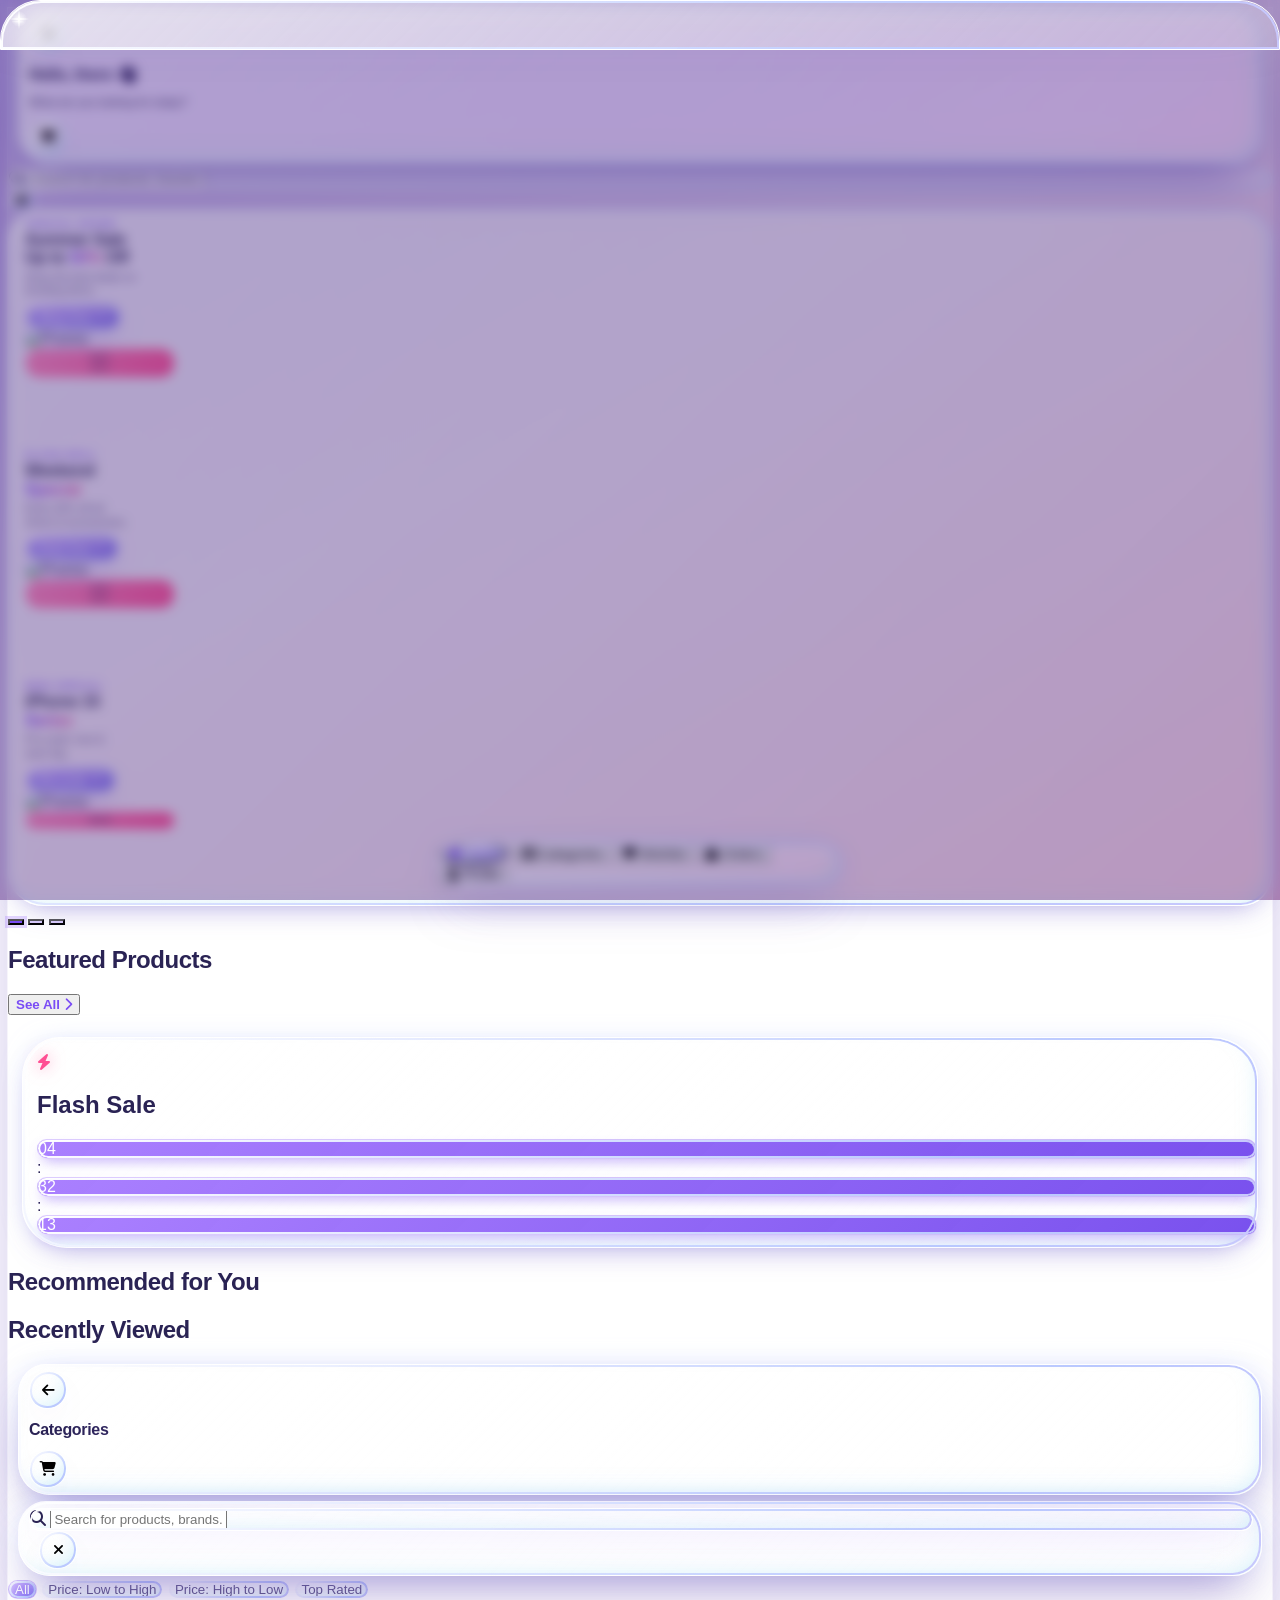
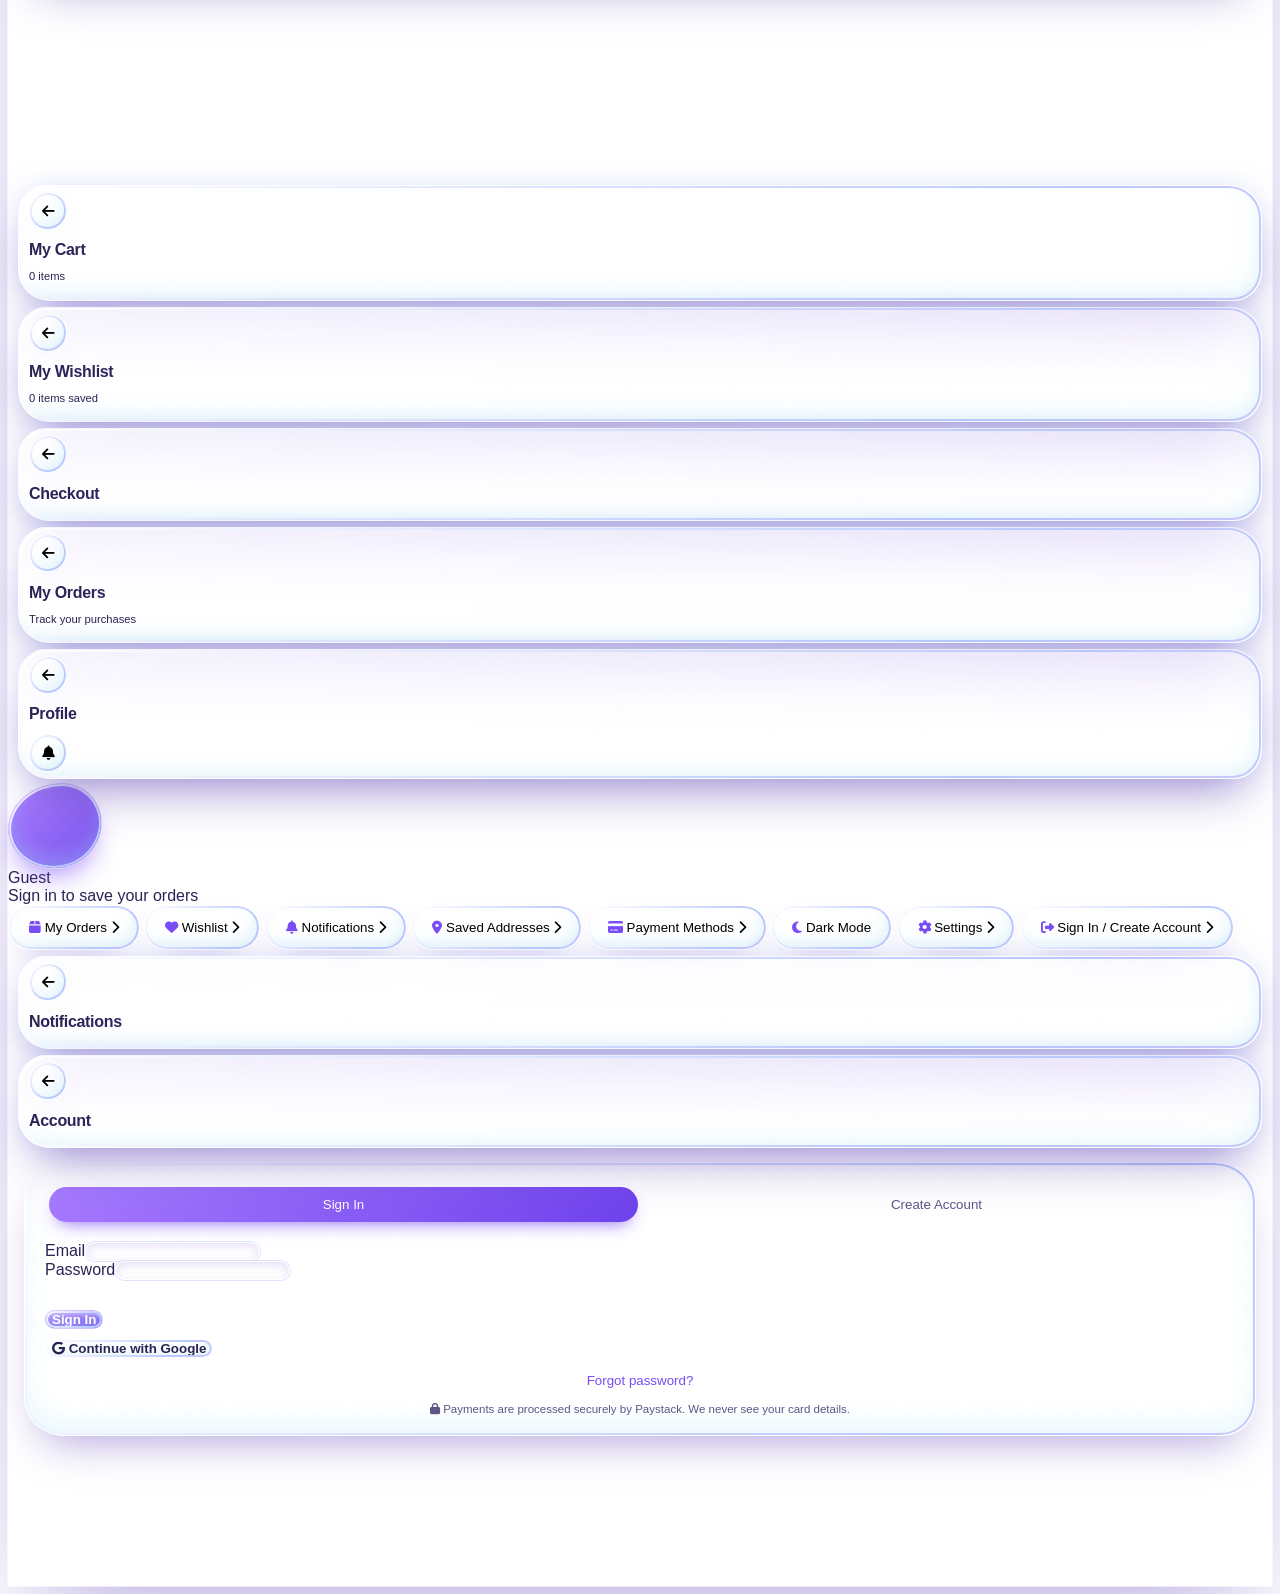
==== index.html @ 94b20953 "Add files via upload" ====
<!DOCTYPE html>
<html lang="en">
<head>
    <meta charset="UTF-8">
    <meta name="viewport" content="width=device-width, initial-scale=1.0, maximum-scale=1.0, user-scalable=no">
    <meta name="theme-color" content="#c4b2ea">
    <meta http-equiv="Content-Security-Policy" content="default-src 'self'; script-src 'self' 'unsafe-inline' https://www.gstatic.com https://apis.google.com https://js.paystack.co https://*.paystack.com; style-src 'self' 'unsafe-inline' https://fonts.googleapis.com https://cdnjs.cloudflare.com https://*.paystack.com https://*.paystack.co; font-src https://fonts.gstatic.com https://cdnjs.cloudflare.com; img-src 'self' https: data: blob:; connect-src https://*.googleapis.com https://*.firebaseio.com wss://*.firebaseio.com https://*.cloudfunctions.net https://*.paystack.co https://*.paystack.com; frame-src https://*.paystack.com https://*.paystack.co https://*.firebaseapp.com https://accounts.google.com; object-src 'none'; base-uri 'self'">
    <meta name="referrer" content="strict-origin-when-cross-origin">
    <title>ShopNG</title>
    <link rel="stylesheet" href="https://cdnjs.cloudflare.com/ajax/libs/font-awesome/6.5.1/css/all.min.css">
    <link rel="preconnect" href="https://fonts.googleapis.com">
    <link rel="stylesheet" href="https://fonts.googleapis.com/css2?family=Plus+Jakarta+Sans:wght@400;500;600;700;800&display=swap">
    <link rel="stylesheet" href="./style.css?v=3">
    <link rel="stylesheet" href="./glass.v3.css">
</head>
<body>
            <div class="app-container">
        <!-- Toast Container -->
        <div class="toast-container" id="toastContainer"></div>

        <!-- ============================================
             HOME PAGE
             ============================================ -->
        <div class="page active" id="page-home">
            <header class="app-header">
                <div class="header-left">
                    <button class="menu-btn" onclick="navigateTo('notifications')">
                        <i class="fas fa-bars"></i>
                    </button>
                    <div class="greeting">
                        <h1>Hello, <span id="greetName">there</span> <span style="font-size:1.1rem;">👋</span></h1>
                        <p>What are you looking for today?</p>
                    </div>
                </div>
                <div class="header-right">
                    <div class="cart-btn-wrap">
                        <button class="cart-btn" onclick="navigateTo('cart')">
                            <i class="fas fa-shopping-cart"></i>
                        </button>
                        <span class="cart-badge" style="display:none;">0</span>
                    </div>
                </div>
            </header>

            <section class="search-section">
                <div class="search-bar">
                    <i class="fas fa-search"></i>
                    <input type="text" placeholder="Search for products, brands..." id="homeSearchInput" onkeypress="handleSearch(event)">
                </div>
                <button class="filter-btn" onclick="navigateTo('search')">
                    <i class="fas fa-sliders-h"></i>
                </button>
            </section>

            <section class="promo-section">
                <div class="promo-carousel">
                    <div class="promo-slides" id="promoSlides">
                        <div class="promo-slide">
                            <div class="promo-content">
                                <div class="promo-label">SPECIAL OFFER</div>
                                <div class="promo-title">Summer Sale<br>Up to <span>50%</span> Off</div>
                                <div class="promo-subtitle">Shop the best deals on<br>trending items.</div>
                                <button class="promo-btn" onclick="navigateTo('categories')">Shop Now <i class="fas fa-arrow-right"></i></button>
                            </div>
                            <div class="promo-image">
                                <img class="promo-img" src="https://images.unsplash.com/photo-1441986300917-64674bd600d8?w=300&h=300&fit=crop" alt="Promo">
                                <div class="promo-discount-badge">50%<br>OFF</div>
                            </div>
                        </div>
                        <div class="promo-slide">
                            <div class="promo-content">
                                <div class="promo-label">FLASH DEAL</div>
                                <div class="promo-title">Weekend<br><span>Special</span></div>
                                <div class="promo-subtitle">Extra 20% off all<br>shoes & accessories.</div>
                                <button class="promo-btn" onclick="navigateTo('categories')">Grab Deal <i class="fas fa-arrow-right"></i></button>
                            </div>
                            <div class="promo-image">
                                <img class="promo-img" src="https://images.unsplash.com/photo-1542291026-7eec264c27ff?w=300&h=300&fit=crop" alt="Promo">
                                <div class="promo-discount-badge">20%<br>OFF</div>
                            </div>
                        </div>
                        <div class="promo-slide">
                            <div class="promo-content">
                                <div class="promo-label">NEW ARRIVAL</div>
                                <div class="promo-title">iPhone 15<br><span>Series</span></div>
                                <div class="promo-subtitle">Pre-order now &<br>save big.</div>
                                <button class="promo-btn" onclick="navigateTo('product', {id: 4})">Pre-order <i class="fas fa-arrow-right"></i></button>
                            </div>
                            <div class="promo-image">
                                <img class="promo-img" src="https://images.unsplash.com/photo-1696446701796-da61225697cc?w=300&h=300&fit=crop" alt="Promo">
                                <div class="promo-discount-badge">NEW</div>
                            </div>
                        </div>
                    </div>
                </div>
                <div class="promo-dots">
                    <button class="promo-dot active" onclick="goToPromo(0)"></button>
                    <button class="promo-dot" onclick="goToPromo(1)"></button>
                    <button class="promo-dot" onclick="goToPromo(2)"></button>
                </div>
            </section>

            <section class="categories-section">
                <div class="categories-scroll" id="homeCategories">
                    <!-- Rendered by JS -->
                </div>
            </section>

            <section class="products-section">
                <div class="section-header">
                    <h2 class="section-title">Featured Products</h2>
                    <button class="section-link" onclick="navigateTo('categories')">See All <i class="fas fa-chevron-right"></i></button>
                </div>
                <div class="products-grid" id="homeFeatured">
                    <!-- Rendered by JS -->
                </div>
            </section>

            <section class="flash-section">
                <div class="flash-header">
                    <div class="flash-title">
                        <i class="fas fa-bolt"></i>
                        <h2>Flash Sale</h2>
                    </div>
                    <div class="countdown">
                        <div class="countdown-box" id="flashHours">04</div>
                        <span class="countdown-sep">:</span>
                        <div class="countdown-box" id="flashMinutes">32</div>
                        <span class="countdown-sep">:</span>
                        <div class="countdown-box" id="flashSeconds">15</div>
                    </div>
                </div>
                <div class="flash-scroll" id="homeFlash">
                    <!-- Rendered by JS -->
                </div>
            </section>

            <section class="products-section">
                <div class="section-header">
                    <h2 class="section-title">Recommended for You</h2>
                </div>
                <div class="products-grid" id="homeRecommended">
                    <!-- Rendered by JS -->
                </div>
            </section>

            <section class="products-section hidden" id="recentSection">
                <div class="section-header">
                    <h2 class="section-title">Recently Viewed</h2>
                </div>
                <div class="products-grid" id="homeRecent">
                    <!-- Rendered by JS -->
                </div>
            </section>
        </div>

        <!-- ============================================
             CATEGORIES PAGE
             ============================================ -->
        <div class="page" id="page-categories">
            <header class="app-header">
                <div class="header-left">
                    <button class="menu-btn" onclick="navigateTo('home')">
                        <i class="fas fa-arrow-left"></i>
                    </button>
                    <div class="greeting">
                        <h1>Categories</h1>
                    </div>
                </div>
                <div class="header-right">
                    <div class="cart-btn-wrap">
                        <button class="cart-btn" onclick="navigateTo('cart')">
                            <i class="fas fa-shopping-cart"></i>
                        </button>
                        <span class="cart-badge" style="display:none;">0</span>
                    </div>
                </div>
            </header>

            <section class="categories-section">
                <div class="categories-scroll" id="catCategories">
                    <!-- Rendered by JS -->
                </div>
            </section>

            <section class="products-section">
                <div class="products-grid" id="catProducts">
                    <!-- Rendered by JS -->
                </div>
            </section>
        </div>

        <!-- ============================================
             SEARCH PAGE
             ============================================ -->
        <div class="page" id="page-search">
            <header class="app-header">
                <div class="header-left" style="flex:1;">
                    <div class="search-bar" style="width:100%;">
                        <i class="fas fa-search"></i>
                        <input type="text" placeholder="Search for products, brands..." id="searchInput" onkeypress="handleSearch(event)">
                    </div>
                </div>
                <button class="menu-btn" style="margin-left:10px;" onclick="navigateTo('home')">
                    <i class="fas fa-times"></i>
                </button>
            </header>

            <section class="search-filters">
                <button class="filter-chip active" onclick="setSearchFilter(this, 'all')">All</button>
                <button class="filter-chip" onclick="setSearchFilter(this, 'price-low')">Price: Low to High</button>
                <button class="filter-chip" onclick="setSearchFilter(this, 'price-high')">Price: High to Low</button>
                <button class="filter-chip" onclick="setSearchFilter(this, 'rating')">Top Rated</button>
            </section>

            <section id="searchResults" style="padding:0 20px;">
                <!-- Rendered by JS -->
            </section>
        </div>

        <!-- ============================================
             PRODUCT DETAIL PAGE
             ============================================ -->
        <div class="page" id="page-product">
            <div id="productDetail">
                <!-- Rendered by JS -->
            </div>
        </div>

        <!-- ============================================
             CART PAGE
             ============================================ -->
        <div class="page" id="page-cart">
            <header class="app-header">
                <div class="header-left">
                    <button class="menu-btn" onclick="navigateTo('home')">
                        <i class="fas fa-arrow-left"></i>
                    </button>
                    <div class="greeting">
                        <h1>My Cart</h1>
                        <p id="cartCountText">0 items</p>
                    </div>
                </div>
            </header>

            <section style="padding: 0 20px;">
                <div id="cartItems"></div>
                <div id="cartSummary"></div>
            </section>
        </div>

        <!-- ============================================
             WISHLIST PAGE
             ============================================ -->
        <div class="page" id="page-wishlist">
            <header class="app-header">
                <div class="header-left">
                    <button class="menu-btn" onclick="navigateTo('home')">
                        <i class="fas fa-arrow-left"></i>
                    </button>
                    <div class="greeting">
                        <h1>My Wishlist</h1>
                        <p id="wishlistCountText">0 items saved</p>
                    </div>
                </div>
            </header>

            <section style="padding: 0 20px;">
                <div id="wishlistItems"></div>
            </section>
        </div>

        <!-- ============================================
             CHECKOUT PAGE
             ============================================ -->
        <div class="page" id="page-checkout">
            <header class="app-header">
                <div class="header-left">
                    <button class="menu-btn" onclick="navigateTo('cart')">
                        <i class="fas fa-arrow-left"></i>
                    </button>
                    <div class="greeting">
                        <h1>Checkout</h1>
                    </div>
                </div>
            </header>

            <section style="padding: 0 20px;">
                <div id="checkoutContent"></div>
            </section>
        </div>

        <!-- ============================================
             ORDERS PAGE
             ============================================ -->
        <div class="page" id="page-orders">
            <header class="app-header">
                <div class="header-left">
                    <button class="menu-btn" onclick="navigateTo('home')">
                        <i class="fas fa-arrow-left"></i>
                    </button>
                    <div class="greeting">
                        <h1>My Orders</h1>
                        <p>Track your purchases</p>
                    </div>
                </div>
            </header>

            <section style="padding: 0 20px;">
                <div id="ordersList"></div>
            </section>
        </div>

        <!-- ============================================
             PROFILE PAGE
             ============================================ -->
        <div class="page" id="page-profile">
            <header class="app-header">
                <div class="header-left">
                    <button class="menu-btn" onclick="navigateTo('home')">
                        <i class="fas fa-arrow-left"></i>
                    </button>
                    <div class="greeting">
                        <h1>Profile</h1>
                    </div>
                </div>
                <div class="header-right">
                    <button class="menu-btn" onclick="navigateTo('notifications')">
                        <i class="fas fa-bell"></i>
                    </button>
                </div>
            </header>

            <div class="profile-header">
                <div class="profile-avatar" id="profileAvatar">A</div>
                <div class="profile-name" id="profileName">Guest</div>
                <div class="profile-email" id="profileEmail">Sign in to save your orders</div>
            </div>

            <div class="profile-menu">
                <button class="profile-menu-item" onclick="navigateTo('orders')">
                    <i class="fas fa-box"></i>
                    <span>My Orders</span>
                    <i class="fas fa-chevron-right"></i>
                </button>
                <button class="profile-menu-item" onclick="navigateTo('wishlist')">
                    <i class="fas fa-heart"></i>
                    <span>Wishlist</span>
                    <i class="fas fa-chevron-right"></i>
                </button>
                <button class="profile-menu-item" onclick="navigateTo('notifications')">
                    <i class="fas fa-bell"></i>
                    <span>Notifications</span>
                    <i class="fas fa-chevron-right"></i>
                </button>
                <button class="profile-menu-item">
                    <i class="fas fa-map-marker-alt"></i>
                    <span>Saved Addresses</span>
                    <i class="fas fa-chevron-right"></i>
                </button>
                <button class="profile-menu-item">
                    <i class="fas fa-credit-card"></i>
                    <span>Payment Methods</span>
                    <i class="fas fa-chevron-right"></i>
                </button>
                <button class="profile-menu-item" onclick="toggleTheme()">
                    <i class="fas fa-moon"></i>
                    <span>Dark Mode</span>
                    <div class="toggle-switch" id="themeToggle"></div>
                </button>
                <button class="profile-menu-item">
                    <i class="fas fa-cog"></i>
                    <span>Settings</span>
                    <i class="fas fa-chevron-right"></i>
                </button>
                <button class="profile-menu-item" onclick="authMenuClick()">
                    <i class="fas fa-sign-out-alt"></i>
                    <span id="authMenuLabel">Sign In / Create Account</span>
                    <i class="fas fa-chevron-right"></i>
                </button>
            </div>
        </div>

        <!-- ============================================
             NOTIFICATIONS PAGE
             ============================================ -->
        <div class="page" id="page-notifications">
            <header class="app-header">
                <div class="header-left">
                    <button class="menu-btn" onclick="navigateTo('home')">
                        <i class="fas fa-arrow-left"></i>
                    </button>
                    <div class="greeting">
                        <h1>Notifications</h1>
                    </div>
                </div>
            </header>

            <section style="padding: 0 20px;">
                <div id="notificationsList"></div>
            </section>
        </div>

        <!-- ============================================
             ACCOUNT / AUTH PAGE
             ============================================ -->
        <div class="page" id="page-auth">
            <header class="app-header">
                <div class="header-left">
                    <button class="menu-btn" onclick="navigateTo('home')"><i class="fas fa-arrow-left"></i></button>
                    <div class="greeting"><h1>Account</h1></div>
                </div>
            </header>
            <section class="auth-wrap">
                <div class="auth-card">
                    <div class="auth-tabs">
                        <button id="tabIn" class="active" onclick="setAuthMode('in')">Sign In</button>
                        <button id="tabUp" onclick="setAuthMode('up')">Create Account</button>
                    </div>
                    <form id="authForm" onsubmit="return submitAuth(event)" novalidate>
                        <div class="form-group" id="nameGroup" style="display:none;"><label class="form-label">Full name</label><input class="form-input" id="authName" autocomplete="name" maxlength="80"></div>
                        <div class="form-group"><label class="form-label">Email</label><input type="email" class="form-input" id="authEmail" autocomplete="email" maxlength="120"></div>
                        <div class="form-group"><label class="form-label">Password</label><input type="password" class="form-input" id="authPass" autocomplete="current-password" maxlength="100"></div>
                        <p id="authMsg" class="auth-msg"></p>
                        <button type="submit" class="neu-btn neu-btn-primary w-full" id="authSubmit">Sign In</button>
                    </form>
                    <button class="neu-btn neu-btn-secondary w-full" onclick="googleAuth()" style="margin-top:10px;"><i class="fab fa-google"></i> Continue with Google</button>
                    <button class="auth-link" onclick="forgotPassword()">Forgot password?</button>
                    <p class="auth-note"><i class="fas fa-lock"></i> Payments are processed securely by Paystack. We never see your card details.</p>
                </div>
            </section>
        </div>

        <!-- ============================================
             BOTTOM NAVIGATION
             ============================================ -->
        <nav class="bottom-nav">
            <button class="nav-item active" id="nav-home" onclick="navigateTo('home')">
                <i class="fas fa-home"></i>
                <span>Home</span>
            </button>
            <button class="nav-item" id="nav-categories" onclick="navigateTo('categories')">
                <i class="fas fa-th-large"></i>
                <span>Categories</span>
            </button>
            <button class="nav-item" id="nav-wishlist" onclick="navigateTo('wishlist')">
                <i class="fas fa-heart"></i>
                <span>Wishlist</span>
            </button>
            <button class="nav-item" id="nav-orders" onclick="navigateTo('orders')">
                <i class="fas fa-shopping-bag"></i>
                <span>Orders</span>
            </button>
            <button class="nav-item" id="nav-profile" onclick="navigateTo('profile')">
                <i class="fas fa-user"></i>
                <span>Profile</span>
            </button>
        </nav>

        <!-- ============================================
             MODALS
             ============================================ -->
        <div class="modal-overlay" id="orderDetailModal" onclick="if(event.target===this)closeModal('orderDetailModal')">
            <div class="modal-drawer" id="orderDetailContent"></div>
        </div>

    </div>

    <script src="./firebase-config.js"></script>
    <script src="https://js.paystack.co/v1/inline.js"></script>
    <script src="./products.js"></script>
    <script type="module" src="./fb-bridge.js"></script>
    <script src="./app.js"></script>
</body>
</html>
---- glass.v3.css ----
/* ShopNG — Discover Glass theme (loads after style.css; overrides look only, no logic) */
:root{--bg:#efe4fb;--surface:rgba(255,255,255,.35);--surface-raised:rgba(255,255,255,.5);--primary:#7a4cf5;--primary-light:#a77bff;--primary-dark:#5f33d8;--secondary:#ff6fa8;--accent:#3ee0c0;--text:#2a2354;--text-secondary:#5d5586;--muted:#8c84b5;--border:rgba(255,255,255,.75);
--glass:linear-gradient(135deg,rgba(255,255,255,.68),rgba(255,255,255,.22));--glass-line:1px solid rgba(255,255,255,.4);
--shadow-soft:0 14px 30px -16px rgba(110,80,190,.5),inset 10px 10px 22px -14px rgba(255,255,255,.95),inset -8px -10px 22px -12px rgba(159,224,245,.5),inset 0 1px 0 rgba(255,255,255,.95);
--shadow-raised:0 22px 44px -18px rgba(110,80,190,.55),inset 0 1px 0 rgba(255,255,255,.95),inset 0 -12px 24px rgba(159,224,245,.22);
--shadow-inset:inset 0 3px 10px rgba(110,80,190,.18);
--rim:linear-gradient(135deg,#fff,#b9c8ff 30%,#e9c7f5 55%,#9fe6f4 80%,#fff);
--blob:58% 42% 52% 48%/54% 46% 54% 46%}
body{font-family:"Plus Jakarta Sans","Inter",-apple-system,"Segoe UI",Roboto,Arial,sans-serif;background:linear-gradient(150deg,#c4b2ea 0%,#e2cdea 38%,#f5d0e3 70%,#fbc3d6 100%) fixed;color:var(--text)}
.app-container{background:transparent}
@media(min-width:768px){body{background:linear-gradient(150deg,#b9a5e6,#e2cdea 45%,#fbc3d6) fixed}.app-container{background:rgba(255,255,255,.14);box-shadow:0 0 0 1px rgba(255,255,255,.6),0 40px 100px -30px rgba(110,80,190,.55)}}
/* glass surfaces */
.product-card,.cart-item,.cart-summary,.checkout-step,.address-card,.order-card,.profile-menu-item,.notif-item,.review-card,.payment-method,.empty-state,.menu-btn,.cart-btn,.search-bar,.filter-btn,.filter-chip,.add-cart-btn,.qty-btn,.category-icon,.size-option,.delivery-info,.stat-card{background:var(--glass);border:var(--glass-line);box-shadow:var(--shadow-soft);-webkit-backdrop-filter:blur(16px) saturate(170%);backdrop-filter:blur(16px) saturate(170%)}
.product-card,.cart-item,.cart-summary,.checkout-step,.order-card,.review-card,.notif-item,.empty-state{border-radius:30px 36px 30px 36px/32px 34px 32px 34px}
.checkout-step,.cart-summary,.order-card,.empty-state{padding:18px;margin-bottom:14px}
.menu-btn,.cart-btn,.filter-btn{border-radius:50% 46% 50% 46%}
.search-bar{border-radius:999px;border-color:rgba(255,255,255,.85)}
.filter-chip{border-radius:999px;color:var(--text-secondary)}
.filter-chip.active,.filter-chip:hover{background:linear-gradient(135deg,#a77bff,#7a4cf5);color:#fff;border-color:rgba(255,255,255,.6)}
.greeting h1,.section-title{font-weight:800;letter-spacing:-.02em}
.greeting h1{background:linear-gradient(90deg,#2a2354,#7a4cf5);-webkit-background-clip:text;background-clip:text;color:transparent}
.section-link{color:var(--primary);font-weight:700}
/* glass buttons */
.neu-btn-primary,.promo-btn,.profile-avatar,.countdown-box,.cart-badge,.step-number{position:relative;overflow:hidden;color:#fff;border:1px solid rgba(255,255,255,.6);background:linear-gradient(135deg,rgba(167,123,255,.96),rgba(110,66,236,.92));box-shadow:0 14px 28px -10px rgba(122,76,245,.7),inset 0 1px 0 rgba(255,255,255,.75),inset 0 -10px 18px rgba(159,224,245,.3)}
.neu-btn-primary,.promo-btn,.neu-btn-secondary{border-radius:999px;font-weight:700}
.neu-btn-primary::before,.promo-btn::before{content:"";position:absolute;inset:0 0 50% 0;background:linear-gradient(180deg,rgba(255,255,255,.5),rgba(255,255,255,0));pointer-events:none}
.neu-btn-primary:hover,.promo-btn:hover{transform:translateY(-2px);filter:brightness(1.06)}
.neu-btn-secondary{background:var(--glass);border:var(--glass-line);box-shadow:var(--shadow-soft);color:var(--text);-webkit-backdrop-filter:blur(14px);backdrop-filter:blur(14px)}
.cart-badge{background:linear-gradient(135deg,#ff8fbd,#ff4f93);border-color:#fff}
.countdown-box{border-radius:12px 14px 12px 14px;box-shadow:0 6px 14px -6px rgba(122,76,245,.7),inset 0 1px 0 rgba(255,255,255,.7)}
/* promo glass blob carousel */
.promo-carousel{border-radius:38px 48px 38px 48px/40px 44px 40px 44px;background:linear-gradient(140deg,rgba(255,255,255,.55),rgba(215,196,245,.45) 50%,rgba(251,195,214,.5));border:1px solid rgba(255,255,255,.8);box-shadow:var(--shadow-raised)}
.promo-label{color:var(--primary);font-weight:800;letter-spacing:.14em}
.promo-title{font-weight:800;letter-spacing:-.03em;color:var(--text)}
.promo-title span{background:linear-gradient(90deg,#7a4cf5,#e0589f);-webkit-background-clip:text;background-clip:text;color:transparent}
.promo-subtitle{color:var(--text-secondary)}
.promo-image{width:164px;height:102px;overflow:visible}
.blob-art{width:100%;height:100%;overflow:visible;animation:floaty 6s ease-in-out infinite}
@keyframes floaty{50%{transform:translateY(-8px) rotate(-1.5deg)}}
.promo-discount-badge{top:-8px;right:-6px;background:linear-gradient(135deg,#ff8fbd,#ff4f93);border:1px solid rgba(255,255,255,.7);border-radius:14px;z-index:2;line-height:1.1;text-align:center}
.promo-dot{background:rgba(122,76,245,.28)}.promo-dot.active{background:var(--primary);box-shadow:0 0 0 3px rgba(167,123,255,.3)}
/* categories */
.category-icon{border-radius:var(--blob);width:60px;height:56px;color:var(--primary)}
.category-card.active .category-icon{color:#fff;background:linear-gradient(135deg,#a77bff,#6e42ec);box-shadow:0 12px 24px -10px rgba(122,76,245,.75),inset 0 1px 0 rgba(255,255,255,.7),inset 0 -8px 16px rgba(159,224,245,.35)}
.category-name{font-weight:600;color:var(--text-secondary)}.category-card.active .category-name{color:var(--primary);font-weight:800}
/* products */
.product-card{transition:transform .3s,box-shadow .3s}.product-card:hover{transform:translateY(-5px);box-shadow:var(--shadow-raised)}
.product-image-wrap{margin:8px;border-radius:26px 32px 26px 32px/28px 30px 28px 30px;background:radial-gradient(circle at 30% 20%,rgba(255,255,255,.9),rgba(226,208,246,.5));box-shadow:inset 0 0 0 1.5px rgba(255,255,255,.8),inset 0 -14px 26px rgba(159,224,245,.28)}
.product-name{font-weight:700;color:var(--text)}
.current-price{background:linear-gradient(90deg,#7a4cf5,#d65fa6);-webkit-background-clip:text;background-clip:text;color:transparent;font-weight:800}
.add-cart-btn{border-radius:var(--blob);color:var(--primary)}
.add-cart-btn:hover,.add-cart-btn.added{background:linear-gradient(135deg,#a77bff,#6e42ec);color:#fff}
.wishlist-btn,.detail-wishlist-btn,.back-btn{background:var(--glass)!important;border:var(--glass-line)!important;box-shadow:var(--shadow-soft)!important;-webkit-backdrop-filter:blur(12px);backdrop-filter:blur(12px);border-radius:50%}
.wishlist-btn.active,.detail-wishlist-btn.active{color:#ff4f93!important}
/* flash sale */
.flash-section{margin:22px 14px 0;padding:16px 0 12px 14px;border-radius:38px 46px 38px 46px/40px 42px 40px 42px;background:linear-gradient(135deg,rgba(255,255,255,.5),rgba(251,195,214,.4));border:var(--glass-line);box-shadow:var(--shadow-soft)}
.flash-title i{color:#ff4f93;filter:drop-shadow(0 0 8px rgba(255,79,147,.6))}
/* detail page */
.product-detail-img{margin:12px 14px 0;border-radius:46px 72px 46px 72px/52px 62px 52px 62px;overflow:hidden;background:radial-gradient(circle at 30% 20%,rgba(255,255,255,.9),rgba(226,208,246,.55));border:1.5px solid rgba(255,255,255,.85);box-shadow:var(--shadow-raised),inset 0 0 40px rgba(159,224,245,.35)}
.product-detail-price .discount{background:linear-gradient(135deg,#ff8fbd,#ff4f93);color:#fff;font-size:.72rem;font-weight:800;padding:4px 10px;border-radius:999px}
.product-detail-price .old{text-decoration:line-through;color:var(--muted)}
.stock-status{font-size:.8rem;font-weight:700;margin:6px 0}.in-stock{color:#16a37a}.low-stock{color:#e08a1e}.out-stock{color:#e0456b}
.delivery-info{display:flex;align-items:center;gap:10px;padding:12px 16px;border-radius:999px;font-size:.8rem;color:var(--text-secondary)}.delivery-info i{color:var(--primary)}
.color-option{box-shadow:0 6px 12px -4px rgba(60,40,120,.4),inset 0 2px 3px rgba(255,255,255,.7);border:2px solid #fff}.color-option.active{outline:3px solid var(--primary-light);outline-offset:2px}
.size-option{border-radius:16px;font-weight:700;color:var(--text)}.size-option.active{background:linear-gradient(135deg,#a77bff,#6e42ec);color:#fff}
.qty-btn{border-radius:50%}.qty-value{font-weight:800}
.stars i{color:#ffb547}.stars i.empty{color:#d4cdee}
/* floating glass bars */
.bottom-nav{left:50%!important;right:auto!important;transform:translateX(-50%);bottom:14px!important;width:calc(100% - 28px);max-width:402px;border-radius:38px 44px 38px 44px/40px 42px 40px 42px;background:linear-gradient(135deg,rgba(255,255,255,.72),rgba(255,255,255,.3));border:1.5px solid rgba(255,255,255,.85);box-shadow:0 26px 50px -18px rgba(90,60,170,.6),inset 0 1px 0 #fff,inset 0 -12px 24px rgba(159,224,245,.25);-webkit-backdrop-filter:blur(24px) saturate(180%);backdrop-filter:blur(24px) saturate(180%)}
.nav-item.active{color:var(--primary);background:linear-gradient(135deg,rgba(255,255,255,.95),rgba(205,185,250,.6));border-radius:var(--blob);box-shadow:0 8px 18px -8px rgba(122,76,245,.6),inset 0 1px 0 #fff,inset 0 -6px 12px rgba(159,224,245,.4)}
.sticky-action{bottom:90px!important;left:50%!important;right:auto!important;transform:translateX(-50%);width:calc(100% - 28px);max-width:402px;padding:10px!important;border-radius:999px;background:linear-gradient(135deg,rgba(255,255,255,.72),rgba(255,255,255,.34))!important;border:1.5px solid rgba(255,255,255,.85);box-shadow:0 20px 40px -16px rgba(90,60,170,.55),inset 0 1px 0 #fff!important;-webkit-backdrop-filter:blur(22px) saturate(170%);backdrop-filter:blur(22px) saturate(170%)}
/* forms, orders, profile */
.form-input,.form-select,.form-textarea{background:rgba(255,255,255,.55);border:1px solid rgba(255,255,255,.85);border-radius:20px;box-shadow:var(--shadow-inset);color:var(--text)}
.form-input:focus,.form-select:focus,.form-textarea:focus{border-color:var(--primary-light);box-shadow:0 0 0 4px rgba(167,123,255,.25)}
.payment-method.active,.address-card.active{border-color:var(--primary-light);box-shadow:0 0 0 3px rgba(167,123,255,.28),var(--shadow-soft)}
.summary-row.total{font-weight:800;color:var(--primary)}
.cart-item-img,.order-item-img{border-radius:22px;background:radial-gradient(circle at 30% 20%,#fff,rgba(226,208,246,.55));overflow:hidden;border:1px solid rgba(255,255,255,.85)}
.badge-primary{background:rgba(167,123,255,.22);color:#5f33d8}.badge-success{background:rgba(62,224,192,.25);color:#0e8c6f}.badge-warning{background:rgba(255,184,106,.3);color:#b0620c}.badge-danger{background:rgba(255,111,168,.25);color:#c0286a}
.profile-avatar{border-radius:var(--blob);width:92px;height:84px}
.profile-menu-item{border-radius:999px;padding:14px 20px}.profile-menu-item i:first-child{color:var(--primary)}
.toggle-switch.active{background:linear-gradient(135deg,#a77bff,#6e42ec)}
.notif-item.unread{border-color:rgba(167,123,255,.8)}
.track-step.completed .track-dot,.track-step.active .track-dot{background:linear-gradient(135deg,#a77bff,#6e42ec);box-shadow:0 0 0 4px rgba(167,123,255,.28)}
.toast{background:var(--glass);border:var(--glass-line);box-shadow:var(--shadow-raised);border-left:3px solid var(--primary);-webkit-backdrop-filter:blur(20px);backdrop-filter:blur(20px)}
.modal-overlay{background:rgba(60,36,120,.35);-webkit-backdrop-filter:blur(6px);backdrop-filter:blur(6px)}
.modal-drawer{background:linear-gradient(160deg,rgba(255,255,255,.9),rgba(238,224,250,.88));border-radius:40px 40px 0 0;border:1.5px solid #fff;box-shadow:0 -20px 60px -20px rgba(90,60,170,.5)}
/* dark mode */
body.dark-mode{--bg:#1b1438;--surface:rgba(255,255,255,.07);--surface-raised:rgba(255,255,255,.1);--text:#f6f0ff;--text-secondary:#c9bde8;--muted:#9d92c8;--border:rgba(255,255,255,.14);
--glass:linear-gradient(135deg,rgba(255,255,255,.16),rgba(255,255,255,.05));--glass-line:1px solid rgba(255,255,255,.2);
--shadow-soft:0 14px 30px -14px rgba(0,0,0,.6),inset 0 1px 0 rgba(255,255,255,.22),inset 0 -10px 20px rgba(122,76,245,.18);
--shadow-raised:0 22px 44px -16px rgba(0,0,0,.7),inset 0 1px 0 rgba(255,255,255,.25),inset 0 -12px 24px rgba(122,76,245,.25);
background:linear-gradient(150deg,#1b1438,#2c1c4d 50%,#4a2352) fixed}
body.dark-mode .greeting h1{background:linear-gradient(90deg,#fff,#c3a9ff);-webkit-background-clip:text;background-clip:text}
body.dark-mode .bottom-nav,body.dark-mode .sticky-action{background:linear-gradient(135deg,rgba(255,255,255,.16),rgba(255,255,255,.05))!important;border-color:rgba(255,255,255,.2)}
body.dark-mode .nav-item.active{background:linear-gradient(135deg,rgba(167,123,255,.55),rgba(122,76,245,.3));color:#fff}
body.dark-mode .promo-carousel,body.dark-mode .flash-section{background:linear-gradient(135deg,rgba(255,255,255,.12),rgba(122,76,245,.18))}
body.dark-mode .promo-slide,body.dark-mode .promo-title{color:#fff}
body.dark-mode .product-image-wrap,body.dark-mode .product-detail-img,body.dark-mode .cart-item-img,body.dark-mode .order-item-img{background:radial-gradient(circle at 30% 20%,rgba(255,255,255,.28),rgba(122,76,245,.2))}
body.dark-mode .modal-drawer{background:linear-gradient(160deg,rgba(44,28,77,.96),rgba(27,20,56,.96))}
body.dark-mode .form-input,body.dark-mode .form-select,body.dark-mode .form-textarea{background:rgba(255,255,255,.08);border-color:rgba(255,255,255,.18)}
@media(prefers-reduced-motion:reduce){.blob-art{animation:none}}

/* ---- v2 fixes ---- */
/* iridescent reflective rim (like the Discover glass) on every glass surface */
.product-card,.cart-item,.cart-summary,.checkout-step,.address-card,.order-card,.profile-menu-item,.notif-item,.review-card,.payment-method,.empty-state,.menu-btn,.cart-btn,.search-bar,.filter-btn,.filter-chip,.add-cart-btn,.qty-btn,.category-icon,.size-option,.delivery-info,.stat-card,.neu-btn,.promo-carousel,.flash-section,.toast,.modal-drawer,.app-header,.cart-item-img,.order-item-img,.profile-avatar,.countdown-box,.product-image-wrap,.product-detail-img,.promo-btn,.nav-item.active{position:relative}
.product-card::after,.cart-item::after,.cart-summary::after,.checkout-step::after,.address-card::after,.order-card::after,.profile-menu-item::after,.notif-item::after,.review-card::after,.payment-method::after,.empty-state::after,.menu-btn::after,.cart-btn::after,.search-bar::after,.filter-btn::after,.filter-chip::after,.add-cart-btn::after,.qty-btn::after,.category-icon::after,.size-option::after,.delivery-info::after,.stat-card::after,.neu-btn::after,.promo-carousel::after,.flash-section::after,.toast::after,.modal-drawer::after,.app-header::after,.cart-item-img::after,.order-item-img::after,.profile-avatar::after,.countdown-box::after,.product-image-wrap::after,.product-detail-img::after,.promo-btn::after,.nav-item.active::after,.bottom-nav::after,.sticky-action::after,.wishlist-btn::after,.detail-wishlist-btn::after,.back-btn::after{content:"";position:absolute;inset:0;border-radius:inherit;padding:1.6px;background:linear-gradient(135deg,rgba(255,255,255,.98),#b9c8ff 26%,#ecc9f6 50%,#9fe6f4 76%,rgba(255,255,255,.95));-webkit-mask:linear-gradient(#000 0 0) content-box,linear-gradient(#000 0 0);-webkit-mask-composite:xor;mask:linear-gradient(#000 0 0) content-box exclude,linear-gradient(#000 0 0);pointer-events:none;z-index:3}
.form-input,.form-select,.form-textarea{border:1.5px solid rgba(255,255,255,.95);box-shadow:var(--shadow-inset),0 0 0 1px rgba(185,200,255,.5)}
/* top bar: floating glass pill that stays put */
.app-header{position:sticky;top:calc(8px + env(safe-area-inset-top,0px));z-index:900;margin:8px 12px 6px;padding:10px 14px;border-radius:36px 42px 36px 42px/38px 40px 38px 40px;background:var(--glass);border:var(--glass-line);box-shadow:var(--shadow-soft);-webkit-backdrop-filter:blur(22px) saturate(180%);backdrop-filter:blur(22px) saturate(180%)}
.app-header .menu-btn,.app-header .cart-btn{box-shadow:var(--shadow-soft)}
/* hero banner: shorter, bigger picture that melts into the banner */
.promo-slide{min-height:0!important;padding:14px 10px 14px 20px!important;gap:4px;align-items:center}
.promo-content{min-width:0}
.promo-label{font-size:.62rem}
.promo-title{font-size:1.3rem!important;line-height:1.1;margin:4px 0 6px}
.promo-subtitle{font-size:.72rem!important;line-height:1.35;margin-bottom:10px!important}
.promo-btn{padding:8px 16px;font-size:.74rem;white-space:nowrap}
.promo-image{width:188px;height:150px;margin:-6px -4px -6px 0;flex-shrink:0}
.promo-img{width:100%;height:100%;object-fit:cover;border-radius:44% 56% 50% 50%/50% 46% 54% 50%;mix-blend-mode:multiply;-webkit-mask-image:radial-gradient(closest-side,#000 66%,transparent 100%);mask-image:radial-gradient(closest-side,#000 66%,transparent 100%);filter:saturate(1.15) contrast(1.04) drop-shadow(0 12px 14px rgba(90,60,170,.35));animation:floaty 6s ease-in-out infinite}
body.dark-mode .promo-img{mix-blend-mode:normal}
.promo-discount-badge{top:2px;right:2px}
/* pages: room for the floating bars; detail sheet above everything */
#page-product{padding-bottom:180px}
.modal-drawer{max-height:82vh;padding-bottom:48px}

/* ---- v3: pinned bars + sparkle ---- */
.bottom-nav{position:fixed!important;bottom:calc(14px + env(safe-area-inset-bottom,0px))!important;left:50%!important;right:auto!important;top:auto!important;transform:translateX(-50%)!important;z-index:1000!important;margin:0!important}
.sticky-action{position:fixed!important;bottom:calc(92px + env(safe-area-inset-bottom,0px))!important;z-index:950!important}
.modal-overlay{position:fixed!important;inset:0!important;z-index:3000!important}
.toast-container{position:fixed!important;z-index:10000!important}
.modal-drawer{position:relative;margin-bottom:0}
/* sparkle star in the corner + travelling sheen + flowing rim on glass containers */
:root{--star:linear-gradient(90deg,transparent,#fff 50%,transparent) 8px 17px/20px 2px no-repeat,linear-gradient(0deg,transparent,#fff 50%,transparent) 17px 8px/2px 20px no-repeat,radial-gradient(circle,rgba(255,255,255,.95) 0,rgba(255,255,255,0) 70%) 10px 10px/16px 16px no-repeat,linear-gradient(45deg,transparent,rgba(255,255,255,.7) 50%,transparent) 11px 20px/12px 1.5px no-repeat}
.product-card,.cart-item,.cart-summary,.checkout-step,.order-card,.review-card,.notif-item,.empty-state,.flash-section,.promo-carousel,.address-card,.profile-menu-item,.stat-card,.app-header,.bottom-nav,.modal-drawer{background:var(--star),var(--glass)}
.product-card::before,.cart-item::before,.cart-summary::before,.checkout-step::before,.order-card::before,.review-card::before,.notif-item::before,.empty-state::before,.flash-section::before,.promo-carousel::before,.address-card::before,.profile-menu-item::before,.stat-card::before,.app-header::before,.bottom-nav::before,.modal-drawer::before,.category-icon::before,.product-image-wrap::before,.search-bar::before{content:"";position:absolute;inset:0;border-radius:inherit;background:linear-gradient(115deg,transparent 38%,rgba(255,255,255,.55) 50%,transparent 62%) 160% 0/250% 100% no-repeat;animation:sheen 6s ease-in-out infinite;pointer-events:none;z-index:2}
.product-card:nth-child(2n)::before,.cart-item:nth-child(2n)::before,.category-card:nth-child(2n) .category-icon::before{animation-delay:-2.5s}
.product-card:nth-child(3n)::before{animation-delay:-4s}
@keyframes sheen{0%,55%{background-position:160% 0}100%{background-position:-60% 0}}
.product-card::after,.cart-item::after,.cart-summary::after,.checkout-step::after,.address-card::after,.order-card::after,.profile-menu-item::after,.notif-item::after,.review-card::after,.payment-method::after,.empty-state::after,.menu-btn::after,.cart-btn::after,.search-bar::after,.filter-btn::after,.filter-chip::after,.add-cart-btn::after,.qty-btn::after,.category-icon::after,.size-option::after,.delivery-info::after,.stat-card::after,.neu-btn::after,.promo-carousel::after,.flash-section::after,.toast::after,.modal-drawer::after,.app-header::after,.cart-item-img::after,.order-item-img::after,.profile-avatar::after,.countdown-box::after,.product-image-wrap::after,.product-detail-img::after,.promo-btn::after,.nav-item.active::after,.bottom-nav::after,.sticky-action::after,.wishlist-btn::after,.detail-wishlist-btn::after,.back-btn::after{background-size:300% 300%;animation:rimFlow 7s linear infinite}
@keyframes rimFlow{0%{background-position:0 0}100%{background-position:300% 300%}}
.product-card,.cart-item,.cart-summary,.checkout-step,.order-card,.flash-section,.promo-carousel,.bottom-nav,.app-header{box-shadow:var(--shadow-soft),0 0 24px -6px rgba(185,200,255,.55)}
.bottom-nav,.app-header{box-shadow:0 26px 50px -18px rgba(90,60,170,.6),inset 10px 10px 24px -14px rgba(255,255,255,.95),inset -8px -10px 24px -12px rgba(159,224,245,.5),0 0 28px -6px rgba(185,200,255,.6)}
@media(prefers-reduced-motion:reduce){[class]::before,[class]::after{animation:none!important}}

/* ================= v4: compact bars, clean hero, auth, dark mode ================= */
.app-header{top:calc(6px + env(safe-area-inset-top,0px));margin:6px 10px 4px;padding:6px 10px;border-radius:28px 32px 28px 32px/30px 32px 30px 32px}
.app-header .menu-btn,.app-header .cart-btn{width:38px;height:38px;font-size:.9rem}
.app-header .greeting h1{font-size:1rem;line-height:1.2}.app-header .greeting p{font-size:.7rem;margin-top:1px}
.header-left{gap:10px}
.promo-carousel{border-radius:30px 36px 30px 36px/32px 34px 32px 34px}
.promo-slide{padding:8px 6px 8px 16px!important;min-height:0!important}
.promo-label{font-size:.58rem}
.promo-title{font-size:1.05rem!important;line-height:1.1;margin:2px 0 3px!important}
.promo-subtitle{font-size:.68rem!important;line-height:1.25;margin-bottom:6px!important}
.promo-btn{padding:6px 13px;font-size:.7rem}
.promo-image{width:150px;height:104px;margin:0;flex-shrink:0}
.promo-img{width:100%;height:100%;object-fit:contain!important;-webkit-mask-image:none!important;mask-image:none!important;mix-blend-mode:normal!important;filter:none!important;animation:none!important;border-radius:16px;background:transparent}
.promo-discount-badge{top:0;right:0;padding:3px 7px;font-size:.62rem}
.promo-dots{margin-top:2px}
/* auth page */
.auth-wrap{padding:10px 16px 150px}
.auth-card{position:relative;padding:20px;border-radius:34px 40px 34px 40px/36px 38px 36px 38px;background:var(--star),var(--glass);border:var(--glass-line);box-shadow:var(--shadow-raised);-webkit-backdrop-filter:blur(18px);backdrop-filter:blur(18px)}
.auth-card::after{content:"";position:absolute;inset:0;border-radius:inherit;padding:1.6px;background:linear-gradient(135deg,rgba(255,255,255,.98),#b9c8ff 26%,#ecc9f6 50%,#9fe6f4 76%,rgba(255,255,255,.95));background-size:300% 300%;animation:rimFlow 7s linear infinite;-webkit-mask:linear-gradient(#000 0 0) content-box,linear-gradient(#000 0 0);-webkit-mask-composite:xor;mask:linear-gradient(#000 0 0) content-box exclude,linear-gradient(#000 0 0);pointer-events:none}
.auth-tabs{display:flex;gap:4px;padding:4px;border-radius:999px;background:rgba(255,255,255,.28);margin-bottom:16px}
.auth-tabs button{flex:1;padding:10px;border:0;border-radius:999px;background:transparent;color:var(--text-secondary);font:700 .85rem inherit;font-family:inherit;cursor:pointer}
.auth-tabs button.active{color:#fff;background:linear-gradient(135deg,#a77bff,#6e42ec);box-shadow:0 8px 18px -8px rgba(122,76,245,.9)}
.auth-msg{min-height:18px;color:#d6336c;font-size:.8rem;font-weight:600;margin:2px 0 10px}.auth-msg.ok{color:#14956f}
.auth-link{display:block;margin:14px auto 0;background:none;border:0;color:var(--primary);font:700 .82rem inherit;font-family:inherit;cursor:pointer}
.auth-note{font-size:.72rem;color:var(--text-secondary);text-align:center;margin:14px 0 0}
.form-group textarea.form-input{resize:none}

/* ================= DARK MODE — deep obsidian glass ================= */
body.dark-mode{color:var(--text);
--bg:#070612;--surface:rgba(255,255,255,.05);--surface-raised:rgba(255,255,255,.08);--text:#f7f4ff;--text-secondary:#c9c0ea;--muted:#9a90c9;--border:rgba(255,255,255,.14);--primary:#a98bff;--primary-light:#c3adff;
--glass:linear-gradient(145deg,rgba(44,33,96,.82),rgba(17,12,40,.78));--glass-line:1px solid rgba(255,255,255,.13);
--shadow-soft:0 18px 36px -18px rgba(0,0,0,.9),inset 8px 8px 20px -14px rgba(255,255,255,.38),inset -8px -10px 22px -14px rgba(122,76,245,.6),inset 0 1px 0 rgba(255,255,255,.3);
--shadow-raised:0 26px 50px -20px rgba(0,0,0,.95),inset 10px 10px 24px -14px rgba(255,255,255,.4),inset -10px -12px 26px -14px rgba(122,76,245,.65),inset 0 1px 0 rgba(255,255,255,.32);
--shadow-inset:inset 0 2px 8px rgba(0,0,0,.5);
background:radial-gradient(1000px 520px at 0% -8%,rgba(122,76,245,.5),transparent 62%),radial-gradient(800px 460px at 100% 6%,rgba(255,79,147,.26),transparent 58%),radial-gradient(900px 600px at 50% 112%,rgba(62,224,192,.14),transparent 60%),#070612 fixed}
body.dark-mode .app-container{background:transparent}
body.dark-mode h1,body.dark-mode h2,body.dark-mode h3,body.dark-mode h4,body.dark-mode .product-name,body.dark-mode .section-title,body.dark-mode .cart-item-name,body.dark-mode .profile-name,body.dark-mode .order-id,body.dark-mode .fw-semibold{color:#fff}
body.dark-mode .greeting h1{background:linear-gradient(90deg,#fff,#c3a9ff 60%,#ff9fc8);-webkit-background-clip:text;background-clip:text;color:transparent}
body.dark-mode .greeting p,body.dark-mode .text-muted,body.dark-mode .profile-email,body.dark-mode .order-date{color:var(--text-secondary)}
body.dark-mode .section-link{color:#c3adff}
body.dark-mode .app-header{background:var(--star),linear-gradient(145deg,rgba(44,33,96,.9),rgba(14,10,34,.88));box-shadow:0 20px 40px -18px #000,inset 8px 8px 20px -14px rgba(255,255,255,.4),inset -8px -10px 22px -14px rgba(122,76,245,.6),0 0 26px -8px rgba(122,76,245,.55)}
body.dark-mode .bottom-nav{background:linear-gradient(145deg,rgba(48,36,104,.94),rgba(13,9,32,.94))!important;border-color:rgba(255,255,255,.2);box-shadow:0 26px 50px -16px #000,inset 8px 8px 22px -14px rgba(255,255,255,.4),inset -8px -10px 24px -14px rgba(122,76,245,.65),0 0 30px -8px rgba(122,76,245,.6)}
body.dark-mode .nav-item{color:#b4aadd}
body.dark-mode .nav-item.active{color:#fff;background:linear-gradient(135deg,#a77bff,#6a3fe8);box-shadow:0 10px 22px -8px rgba(139,92,246,1),inset 0 1px 0 rgba(255,255,255,.55),inset 0 -8px 14px rgba(159,224,245,.28)}
body.dark-mode .sticky-action{background:linear-gradient(145deg,rgba(48,36,104,.94),rgba(13,9,32,.94))!important;border-color:rgba(255,255,255,.2)}
body.dark-mode .product-image-wrap,body.dark-mode .product-detail-img,body.dark-mode .cart-item-img,body.dark-mode .order-item-img{background:radial-gradient(circle at 30% 18%,#fff,#ece7fa 62%,#d9d0f2);box-shadow:inset 0 0 0 1.5px rgba(255,255,255,.95),0 12px 26px -12px #000}
body.dark-mode .product-card,body.dark-mode .cart-item,body.dark-mode .order-card,body.dark-mode .cart-summary,body.dark-mode .checkout-step,body.dark-mode .review-card,body.dark-mode .notif-item,body.dark-mode .empty-state,body.dark-mode .address-card,body.dark-mode .payment-method,body.dark-mode .profile-menu-item{background:var(--star),var(--glass);color:var(--text)}
body.dark-mode .current-price,body.dark-mode .order-total,body.dark-mode .cart-item-price{background:linear-gradient(90deg,#8fe3f5,#b79bff 55%,#ff8fbd);-webkit-background-clip:text;background-clip:text;color:transparent}
body.dark-mode .category-icon,body.dark-mode .add-cart-btn,body.dark-mode .filter-btn,body.dark-mode .menu-btn,body.dark-mode .cart-btn,body.dark-mode .qty-btn{color:#cdbcff}
body.dark-mode .category-name{color:#b9afe2}body.dark-mode .category-card.active .category-name{color:#fff}
body.dark-mode .search-bar{background:var(--glass)}
body.dark-mode .search-bar input,body.dark-mode .form-input,body.dark-mode .form-select,body.dark-mode .form-textarea{background:rgba(255,255,255,.07);border:1.5px solid rgba(255,255,255,.2);color:#fff;box-shadow:var(--shadow-inset)}
body.dark-mode ::placeholder{color:#8f86bf}
body.dark-mode .form-input:focus,body.dark-mode .form-select:focus{border-color:#b79bff;box-shadow:0 0 0 4px rgba(167,123,255,.3)}
body.dark-mode .form-select option{background:#17112e;color:#fff}
body.dark-mode .promo-carousel{background:linear-gradient(135deg,rgba(122,76,245,.5),rgba(40,26,92,.85) 55%,rgba(255,79,147,.35));border-color:rgba(255,255,255,.2)}
body.dark-mode .promo-label{color:#d9c9ff}body.dark-mode .promo-subtitle{color:#d9d0f5}
body.dark-mode .promo-dot{background:rgba(255,255,255,.3)}body.dark-mode .promo-dot.active{background:#fff;box-shadow:0 0 0 3px rgba(167,123,255,.5)}
body.dark-mode .flash-section{background:linear-gradient(135deg,rgba(255,79,147,.2),rgba(122,76,245,.28));border:var(--glass-line)}
body.dark-mode .modal-drawer{background:linear-gradient(165deg,#241a52,#0f0a26);color:#fff}
body.dark-mode .modal-overlay{background:rgba(2,1,10,.72)}
body.dark-mode .toast{background:linear-gradient(145deg,rgba(48,36,104,.96),rgba(17,12,40,.96));color:#fff}
body.dark-mode .toast-content p{color:var(--text-secondary)}
body.dark-mode .badge-primary{background:rgba(167,123,255,.28);color:#d9c9ff}body.dark-mode .badge-success{background:rgba(62,224,192,.22);color:#6ff0d3}body.dark-mode .badge-warning{background:rgba(255,184,106,.24);color:#ffcf94}body.dark-mode .badge-danger{background:rgba(255,111,168,.24);color:#ff9fc4}
body.dark-mode .auth-tabs{background:rgba(255,255,255,.08)}body.dark-mode .auth-msg{color:#ff8fb8}body.dark-mode .auth-msg.ok{color:#6ff0d3}body.dark-mode .auth-link{color:#c3adff}
body.dark-mode .toggle-switch{background:rgba(255,255,255,.18)}
body.dark-mode .summary-row{color:var(--text-secondary)}body.dark-mode .summary-row.total{color:#c3adff}
body.dark-mode .stars i.empty{color:#4a4170}
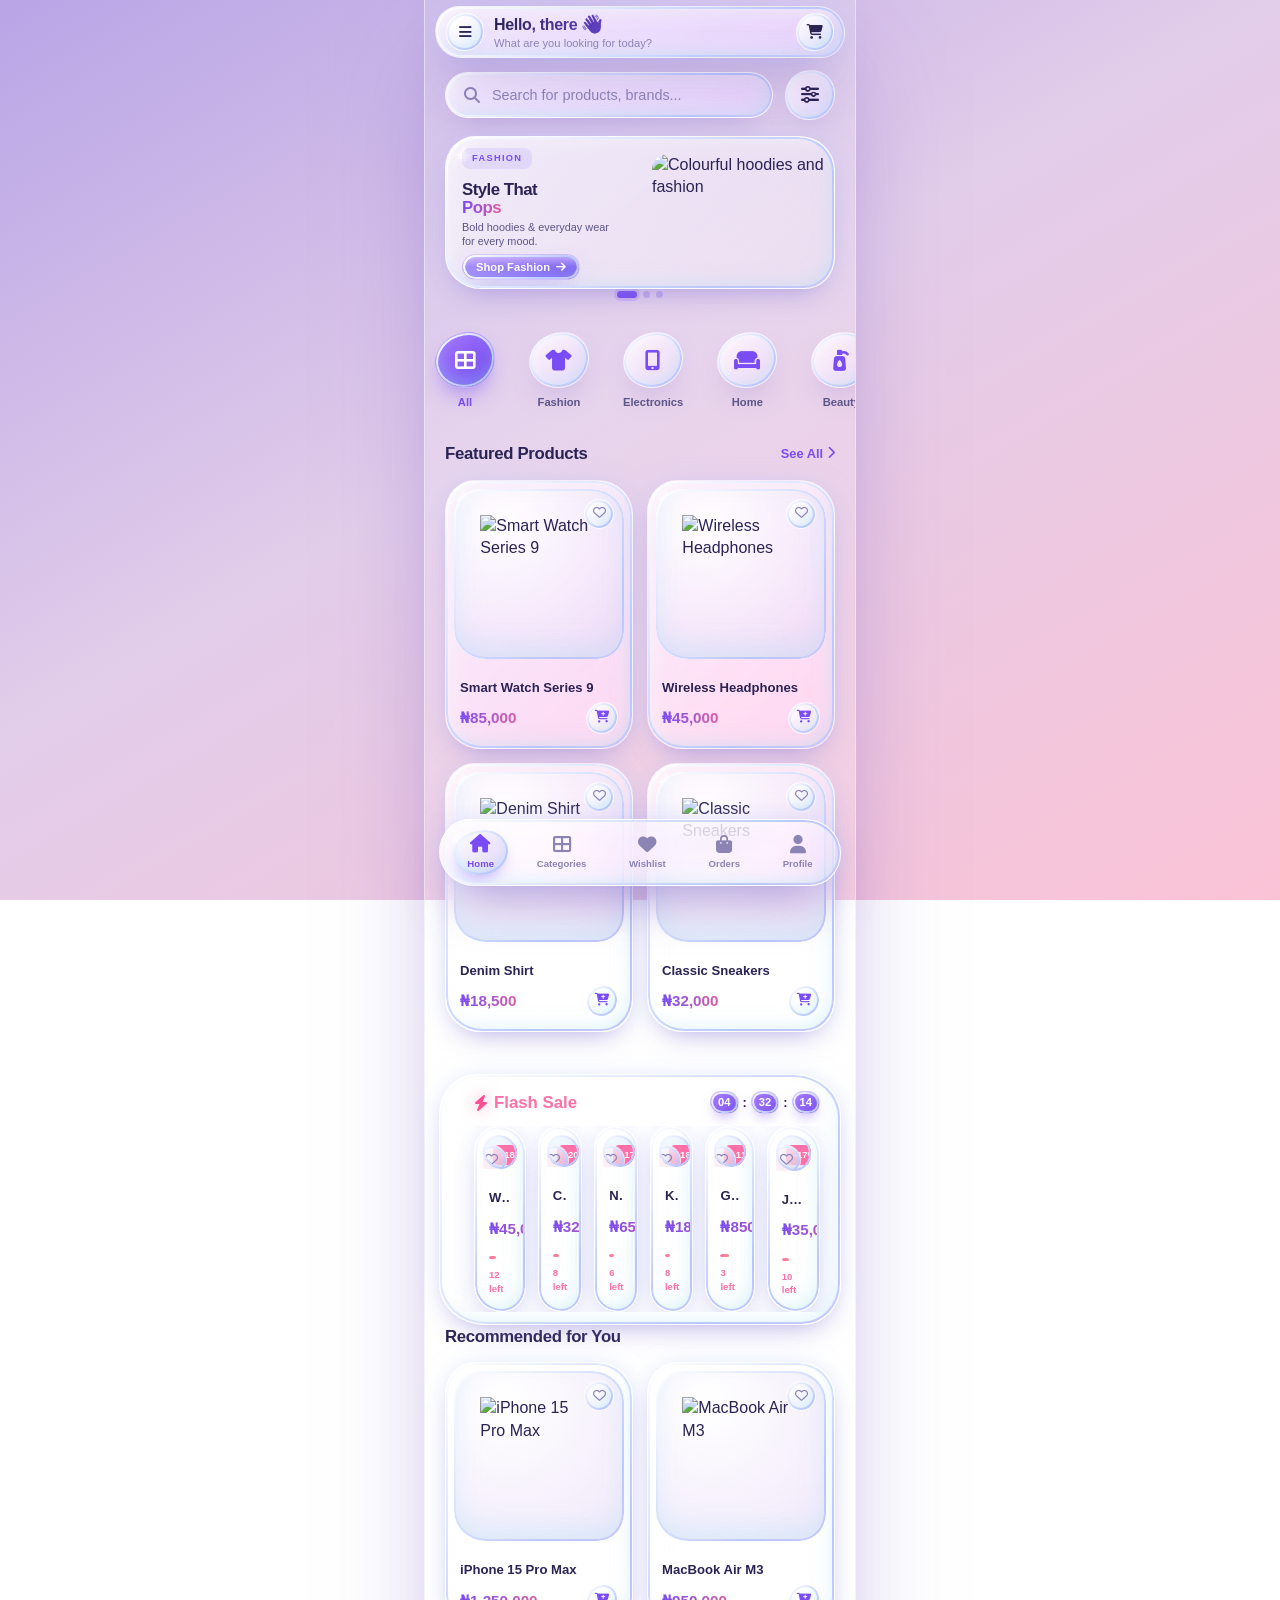
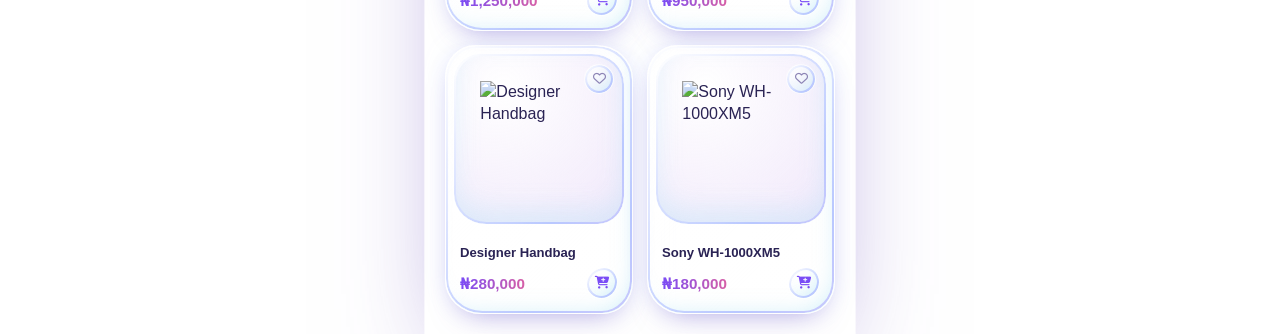
==== commit 54e48954: "Add files via upload" ====
--- a/index.html
+++ b/index.html
@@ -57,38 +57,35 @@
                     <div class="promo-slides" id="promoSlides">
                         <div class="promo-slide">
                             <div class="promo-content">
-                                <div class="promo-label">SPECIAL OFFER</div>
-                                <div class="promo-title">Summer Sale<br>Up to <span>50%</span> Off</div>
-                                <div class="promo-subtitle">Shop the best deals on<br>trending items.</div>
-                                <button class="promo-btn" onclick="navigateTo('categories')">Shop Now <i class="fas fa-arrow-right"></i></button>
+                                <div class="promo-label">FASHION</div>
+                                <div class="promo-title">Style That<br><span>Pops</span></div>
+                                <div class="promo-subtitle">Bold hoodies &amp; everyday wear<br>for every mood.</div>
+                                <button class="promo-btn" onclick="shopCategory('Fashion')">Shop Fashion <i class="fas fa-arrow-right"></i></button>
                             </div>
                             <div class="promo-image">
-                                <img class="promo-img" src="https://images.unsplash.com/photo-1441986300917-64674bd600d8?w=300&h=300&fit=crop" alt="Promo">
-                                <div class="promo-discount-badge">50%<br>OFF</div>
+                                <img class="promo-img" src="./images/hero-fashion.webp" width="612" height="408" alt="Colourful hoodies and fashion" decoding="async">
                             </div>
                         </div>
                         <div class="promo-slide">
                             <div class="promo-content">
-                                <div class="promo-label">FLASH DEAL</div>
-                                <div class="promo-title">Weekend<br><span>Special</span></div>
-                                <div class="promo-subtitle">Extra 20% off all<br>shoes & accessories.</div>
-                                <button class="promo-btn" onclick="navigateTo('categories')">Grab Deal <i class="fas fa-arrow-right"></i></button>
+                                <div class="promo-label">KICKS &amp; MORE</div>
+                                <div class="promo-title">Step Into<br><span>Fresh Style</span></div>
+                                <div class="promo-subtitle">Sneakers, bags &amp; accessories<br>delivered fast.</div>
+                                <button class="promo-btn" onclick="shopCategory('Shoes')">Shop Shoes <i class="fas fa-arrow-right"></i></button>
                             </div>
                             <div class="promo-image">
-                                <img class="promo-img" src="https://images.unsplash.com/photo-1542291026-7eec264c27ff?w=300&h=300&fit=crop" alt="Promo">
-                                <div class="promo-discount-badge">20%<br>OFF</div>
+                                <img class="promo-img" src="./images/hero-shoes.webp" width="612" height="408" alt="Sneakers, shopping bags and accessories" decoding="async">
                             </div>
                         </div>
                         <div class="promo-slide">
                             <div class="promo-content">
-                                <div class="promo-label">NEW ARRIVAL</div>
-                                <div class="promo-title">iPhone 15<br><span>Series</span></div>
-                                <div class="promo-subtitle">Pre-order now &<br>save big.</div>
-                                <button class="promo-btn" onclick="navigateTo('product', {id: 4})">Pre-order <i class="fas fa-arrow-right"></i></button>
+                                <div class="promo-label">NEW ARRIVALS</div>
+                                <div class="promo-title">Latest<br><span>Phones</span></div>
+                                <div class="promo-subtitle">iPhones, AirPods &amp; watches.<br>Pay securely.</div>
+                                <button class="promo-btn" onclick="shopCategory('Phones')">Shop Phones <i class="fas fa-arrow-right"></i></button>
                             </div>
                             <div class="promo-image">
-                                <img class="promo-img" src="https://images.unsplash.com/photo-1696446701796-da61225697cc?w=300&h=300&fit=crop" alt="Promo">
-                                <div class="promo-discount-badge">NEW</div>
+                                <img class="promo-img" src="./images/hero-phones.webp" width="612" height="408" alt="iPhones, AirPods and smart watches" decoding="async">
                             </div>
                         </div>
                     </div>
--- a/style.css
+++ b/style.css
@@ -0,0 +1,1586 @@
+/* ============================================
+   SHOPNG - PIXEL-PERFECT NEUMORPHIC E-COMMERCE
+   Matching reference image exactly
+   ============================================ */
+
+:root {
+    --bg: #f0f1f6;
+    --surface: #f5f6fa;
+    --surface-raised: #ffffff;
+    --primary: #7c5cfc;
+    --primary-light: #9b82fd;
+    --primary-dark: #6b4ce0;
+    --secondary: #ff6b8a;
+    --accent: #00d9a3;
+    --text: #1a1a2e;
+    --text-secondary: #6b6b7b;
+    --muted: #9a9aaa;
+    --border: #e8e9f0;
+    --shadow-light: rgba(163, 167, 190, 0.12);
+    --shadow-dark: rgba(163, 167, 190, 0.22);
+    --shadow-white: rgba(255, 255, 255, 0.95);
+    --radius-sm: 14px;
+    --radius-md: 20px;
+    --radius-lg: 24px;
+    --radius-xl: 28px;
+    --shadow-soft: 6px 6px 16px var(--shadow-light), -6px -6px 16px var(--shadow-white);
+    --shadow-raised: 8px 8px 20px var(--shadow-dark), -8px -8px 20px var(--shadow-white);
+    --shadow-inset: inset 4px 4px 10px var(--shadow-dark), inset -4px -4px 10px var(--shadow-white);
+    --transition: all 0.25s cubic-bezier(0.4, 0, 0.2, 1);
+    --bottom-nav-height: 90px;
+}
+
+* { margin: 0; padding: 0; box-sizing: border-box; -webkit-tap-highlight-color: transparent; }
+html { scroll-behavior: smooth; font-size: 16px; }
+
+body {
+    font-family: -apple-system, BlinkMacSystemFont, 'Segoe UI', Roboto, 'Helvetica Neue', Arial, sans-serif;
+    background: var(--bg);
+    color: var(--text);
+    line-height: 1.4;
+    overflow-x: hidden;
+    min-height: 100vh;
+    padding-bottom: var(--bottom-nav-height);
+}
+
+::-webkit-scrollbar { width: 0; height: 0; }
+
+/* ============================================
+   APP CONTAINER
+   ============================================ */
+.app-container {
+    max-width: 430px;
+    margin: 0 auto;
+    background: var(--bg);
+    min-height: 100vh;
+    position: relative;
+}
+
+@media (min-width: 768px) {
+    body { background: #d8dae5; display: flex; justify-content: center; padding: 0; }
+    .app-container { box-shadow: 0 0 80px rgba(0,0,0,0.15); }
+}
+
+/* ============================================
+   HEADER
+   ============================================ */
+.app-header {
+    padding: 16px 20px 8px;
+    display: flex;
+    align-items: center;
+    justify-content: space-between;
+    gap: 12px;
+}
+
+.header-left { display: flex; align-items: center; gap: 14px; }
+
+.menu-btn {
+    width: 44px;
+    height: 44px;
+    border-radius: 14px;
+    background: var(--surface-raised);
+    box-shadow: var(--shadow-soft);
+    border: none;
+    display: flex;
+    align-items: center;
+    justify-content: center;
+    color: var(--text);
+    cursor: pointer;
+    font-size: 1.1rem;
+}
+
+.greeting { line-height: 1.25; }
+.greeting h1 { font-size: 1.15rem; font-weight: 700; color: var(--text); }
+.greeting p { font-size: 0.82rem; color: var(--muted); margin-top: 2px; }
+
+.header-right { display: flex; align-items: center; gap: 10px; }
+
+.cart-btn-wrap { position: relative; }
+
+.cart-btn {
+    width: 44px;
+    height: 44px;
+    border-radius: 14px;
+    background: var(--surface-raised);
+    box-shadow: var(--shadow-soft);
+    border: none;
+    display: flex;
+    align-items: center;
+    justify-content: center;
+    color: var(--text);
+    cursor: pointer;
+    font-size: 1.1rem;
+    position: relative;
+}
+
+.cart-badge {
+    position: absolute;
+    top: -4px;
+    right: -4px;
+    background: var(--primary);
+    color: white;
+    font-size: 0.6rem;
+    font-weight: 700;
+    width: 18px;
+    height: 18px;
+    border-radius: 50%;
+    display: flex;
+    align-items: center;
+    justify-content: center;
+    border: 2px solid var(--bg);
+    animation: badgePop 0.3s ease;
+}
+
+@keyframes badgePop {
+    0% { transform: scale(0); }
+    50% { transform: scale(1.3); }
+    100% { transform: scale(1); }
+}
+
+/* ============================================
+   SEARCH BAR
+   ============================================ */
+.search-section {
+    padding: 8px 20px 16px;
+    display: flex;
+    gap: 12px;
+    align-items: center;
+}
+
+.search-bar {
+    flex: 1;
+    display: flex;
+    align-items: center;
+    gap: 12px;
+    padding: 14px 18px;
+    background: var(--surface-raised);
+    border-radius: var(--radius-lg);
+    box-shadow: var(--shadow-soft);
+}
+
+.search-bar i { color: var(--muted); font-size: 1rem; }
+
+.search-bar input {
+    flex: 1;
+    border: none;
+    background: transparent;
+    outline: none;
+    font-size: 0.9rem;
+    color: var(--text);
+    font-family: inherit;
+}
+
+.search-bar input::placeholder { color: var(--muted); }
+
+.filter-btn {
+    width: 50px;
+    height: 50px;
+    border-radius: var(--radius-lg);
+    background: var(--surface-raised);
+    box-shadow: var(--shadow-soft);
+    border: none;
+    display: flex;
+    align-items: center;
+    justify-content: center;
+    color: var(--text);
+    cursor: pointer;
+    font-size: 1.1rem;
+    transition: var(--transition);
+}
+
+.filter-btn:active { transform: scale(0.95); box-shadow: var(--shadow-inset); }
+
+/* ============================================
+   PROMO BANNER
+   ============================================ */
+.promo-section { padding: 0 20px 20px; }
+
+.promo-carousel {
+    position: relative;
+    overflow: hidden;
+    border-radius: var(--radius-xl);
+    background: linear-gradient(135deg, #ede9fe 0%, #ddd6fe 50%, #c4b5fd 100%);
+}
+
+.promo-slides { display: flex; transition: transform 0.5s ease; }
+
+.promo-slide {
+    min-width: 100%;
+    padding: 24px 20px;
+    display: flex;
+    align-items: center;
+    justify-content: space-between;
+    position: relative;
+    min-height: 180px;
+}
+
+.promo-content { flex: 1; z-index: 2; }
+
+.promo-label {
+    display: inline-block;
+    font-size: 0.6rem;
+    font-weight: 700;
+    letter-spacing: 1.5px;
+    text-transform: uppercase;
+    color: var(--primary);
+    background: rgba(124, 92, 252, 0.12);
+    padding: 4px 10px;
+    border-radius: 8px;
+    margin-bottom: 10px;
+}
+
+.promo-title {
+    font-size: 1.35rem;
+    font-weight: 800;
+    color: var(--text);
+    line-height: 1.2;
+    margin-bottom: 4px;
+}
+
+.promo-title span { color: var(--primary); }
+
+.promo-subtitle {
+    font-size: 0.78rem;
+    color: var(--text-secondary);
+    margin-bottom: 14px;
+    line-height: 1.4;
+}
+
+.promo-btn {
+    display: inline-flex;
+    align-items: center;
+    gap: 6px;
+    padding: 10px 20px;
+    background: var(--primary);
+    color: white;
+    border-radius: 12px;
+    font-weight: 600;
+    font-size: 0.8rem;
+    border: none;
+    cursor: pointer;
+    box-shadow: 0 4px 14px rgba(124, 92, 252, 0.35);
+    transition: var(--transition);
+    font-family: inherit;
+}
+
+.promo-btn:hover { transform: translateY(-2px); box-shadow: 0 6px 20px rgba(124, 92, 252, 0.45); }
+.promo-btn:active { transform: scale(0.97); }
+
+.promo-image {
+    width: 130px;
+    height: 130px;
+    flex-shrink: 0;
+    display: flex;
+    align-items: center;
+    justify-content: center;
+    position: relative;
+}
+
+.promo-image img {
+    width: 100%;
+    height: 100%;
+    object-fit: contain;
+}
+
+.promo-discount-badge {
+    position: absolute;
+    top: 0;
+    right: 0;
+    background: var(--primary);
+    color: white;
+    font-size: 0.7rem;
+    font-weight: 700;
+    padding: 6px 10px;
+    border-radius: 10px;
+    box-shadow: 0 4px 12px rgba(124, 92, 252, 0.3);
+}
+
+.promo-dots {
+    display: flex;
+    justify-content: center;
+    gap: 6px;
+    margin-top: 14px;
+}
+
+.promo-dot {
+    width: 7px;
+    height: 7px;
+    border-radius: 50%;
+    background: #d1d5db;
+    border: none;
+    cursor: pointer;
+    transition: var(--transition);
+    padding: 0;
+}
+
+.promo-dot.active {
+    width: 20px;
+    border-radius: 4px;
+    background: var(--primary);
+}
+
+/* ============================================
+   CATEGORIES
+   ============================================ */
+.categories-section { padding-bottom: 20px; }
+
+.categories-scroll {
+    display: flex;
+    gap: 14px;
+    padding: 0 20px;
+    overflow-x: auto;
+    scroll-snap-type: x mandatory;
+    -webkit-overflow-scrolling: touch;
+}
+
+.category-card {
+    flex-shrink: 0;
+    display: flex;
+    flex-direction: column;
+    align-items: center;
+    gap: 8px;
+    padding: 14px 10px;
+    min-width: 72px;
+    scroll-snap-align: start;
+    cursor: pointer;
+    transition: var(--transition);
+    border: none;
+    background: transparent;
+    font-family: inherit;
+}
+
+.category-card:active { transform: scale(0.95); }
+
+.category-icon {
+    width: 56px;
+    height: 56px;
+    border-radius: 16px;
+    background: var(--surface-raised);
+    box-shadow: var(--shadow-soft);
+    display: flex;
+    align-items: center;
+    justify-content: center;
+    font-size: 1.3rem;
+    color: var(--text-secondary);
+    transition: var(--transition);
+}
+
+.category-card.active .category-icon {
+    background: linear-gradient(135deg, var(--primary), var(--primary-light));
+    color: white;
+    box-shadow: 0 6px 16px rgba(124, 92, 252, 0.3);
+}
+
+.category-name {
+    font-size: 0.7rem;
+    font-weight: 600;
+    color: var(--text-secondary);
+    text-align: center;
+}
+
+.category-card.active .category-name { color: var(--primary); font-weight: 700; }
+
+/* ============================================
+   SECTION HEADERS
+   ============================================ */
+.section-header {
+    display: flex;
+    align-items: center;
+    justify-content: space-between;
+    padding: 0 20px;
+    margin-bottom: 14px;
+}
+
+.section-title { font-size: 1.05rem; font-weight: 700; color: var(--text); }
+
+.section-link {
+    font-size: 0.8rem;
+    font-weight: 600;
+    color: var(--primary);
+    text-decoration: none;
+    display: flex;
+    align-items: center;
+    gap: 4px;
+    background: none;
+    border: none;
+    cursor: pointer;
+    font-family: inherit;
+}
+
+/* ============================================
+   PRODUCT CARDS - EXACT REFERENCE MATCH
+   ============================================ */
+.products-section { padding-bottom: 20px; }
+
+.products-grid {
+    display: grid;
+    grid-template-columns: repeat(2, 1fr);
+    gap: 14px;
+    padding: 0 20px;
+}
+
+.product-card {
+    background: var(--surface-raised);
+    border-radius: var(--radius-lg);
+    box-shadow: var(--shadow-soft);
+    overflow: hidden;
+    transition: var(--transition);
+    position: relative;
+    cursor: pointer;
+}
+
+.product-card:active { transform: scale(0.97); }
+
+.product-image-wrap {
+    position: relative;
+    padding: 16px;
+    background: linear-gradient(180deg, #f8f9fe 0%, #f0f1f6 100%);
+    display: flex;
+    align-items: center;
+    justify-content: center;
+    aspect-ratio: 1;
+    overflow: hidden;
+}
+
+.product-image {
+    width: 85%;
+    height: 85%;
+    object-fit: contain;
+    transition: var(--transition);
+}
+
+.product-card:hover .product-image { transform: scale(1.05); }
+
+.wishlist-btn {
+    position: absolute;
+    top: 10px;
+    right: 10px;
+    width: 30px;
+    height: 30px;
+    border-radius: 50%;
+    background: rgba(255,255,255,0.85);
+    backdrop-filter: blur(4px);
+    border: none;
+    display: flex;
+    align-items: center;
+    justify-content: center;
+    color: var(--muted);
+    cursor: pointer;
+    transition: var(--transition);
+    font-size: 0.8rem;
+    box-shadow: 0 2px 6px rgba(0,0,0,0.08);
+}
+
+.wishlist-btn.active { color: var(--secondary); background: white; }
+.wishlist-btn.active i { animation: heartBeat 0.4s ease; }
+
+@keyframes heartBeat {
+    0%, 100% { transform: scale(1); }
+    25% { transform: scale(1.3); }
+    50% { transform: scale(1); }
+    75% { transform: scale(1.2); }
+}
+
+.product-info {
+    padding: 12px 14px 14px;
+    display: flex;
+    flex-direction: column;
+    gap: 6px;
+}
+
+.product-name {
+    font-size: 0.82rem;
+    font-weight: 600;
+    color: var(--text);
+    line-height: 1.3;
+    display: -webkit-box;
+    -webkit-line-clamp: 1;
+    -webkit-box-orient: vertical;
+    overflow: hidden;
+}
+
+.product-price-row {
+    display: flex;
+    align-items: center;
+    justify-content: space-between;
+}
+
+.current-price {
+    font-size: 0.95rem;
+    font-weight: 700;
+    color: var(--primary);
+}
+
+.add-cart-btn {
+    width: 32px;
+    height: 32px;
+    border-radius: 10px;
+    background: var(--surface-raised);
+    box-shadow: var(--shadow-soft);
+    color: var(--text);
+    border: none;
+    display: flex;
+    align-items: center;
+    justify-content: center;
+    cursor: pointer;
+    transition: var(--transition);
+    font-size: 0.8rem;
+}
+
+.add-cart-btn:hover { background: var(--primary); color: white; box-shadow: 0 4px 12px rgba(124, 92, 252, 0.3); }
+.add-cart-btn:active { transform: scale(0.9); }
+.add-cart-btn.added { background: var(--accent); color: white; animation: cartBounce 0.4s ease; }
+
+@keyframes cartBounce {
+    0%, 100% { transform: scale(1); }
+    30% { transform: scale(1.25); }
+    60% { transform: scale(0.9); }
+}
+
+/* ============================================
+   BOTTOM NAVIGATION
+   ============================================ */
+.bottom-nav {
+    position: fixed;
+    bottom: 12px;
+    left: 50%;
+    transform: translateX(-50%);
+    width: calc(100% - 40px);
+    max-width: 390px;
+    background: var(--surface-raised);
+    border-radius: var(--radius-xl);
+    box-shadow: 0 10px 40px rgba(0,0,0,0.12), var(--shadow-raised);
+    display: flex;
+    justify-content: space-around;
+    align-items: center;
+    padding: 10px 6px;
+    z-index: 1000;
+}
+
+.nav-item {
+    display: flex;
+    flex-direction: column;
+    align-items: center;
+    gap: 4px;
+    padding: 6px 14px;
+    border-radius: 14px;
+    text-decoration: none;
+    color: var(--muted);
+    transition: var(--transition);
+    cursor: pointer;
+    border: none;
+    background: transparent;
+    font-family: inherit;
+}
+
+.nav-item i { font-size: 1.15rem; transition: var(--transition); }
+.nav-item span { font-size: 0.6rem; font-weight: 600; }
+
+.nav-item.active {
+    color: var(--primary);
+    background: linear-gradient(135deg, rgba(124,92,252,0.1), rgba(124,92,252,0.03));
+}
+
+.nav-item.active i { transform: translateY(-1px); }
+
+/* ============================================
+   TOAST NOTIFICATIONS
+   ============================================ */
+.toast-container {
+    position: fixed;
+    top: 16px;
+    left: 50%;
+    transform: translateX(-50%);
+    z-index: 10000;
+    display: flex;
+    flex-direction: column;
+    gap: 8px;
+    pointer-events: none;
+    width: calc(100% - 40px);
+    max-width: 390px;
+}
+
+.toast {
+    background: var(--surface-raised);
+    color: var(--text);
+    padding: 12px 16px;
+    border-radius: var(--radius-md);
+    box-shadow: 0 8px 24px rgba(0,0,0,0.12);
+    display: flex;
+    align-items: center;
+    gap: 10px;
+    animation: toastSlide 0.35s ease;
+    pointer-events: all;
+    border-left: 3px solid var(--primary);
+}
+
+.toast.success { border-left-color: var(--accent); }
+.toast.error { border-left-color: var(--secondary); }
+
+.toast-icon {
+    width: 32px;
+    height: 32px;
+    border-radius: 50%;
+    display: flex;
+    align-items: center;
+    justify-content: center;
+    font-size: 0.85rem;
+    flex-shrink: 0;
+}
+
+.toast.success .toast-icon { background: rgba(0,217,163,0.12); color: var(--accent); }
+.toast.error .toast-icon { background: rgba(255,107,138,0.12); color: var(--secondary); }
+
+.toast-content h4 { font-size: 0.85rem; font-weight: 700; margin-bottom: 1px; }
+.toast-content p { font-size: 0.75rem; color: var(--muted); }
+
+.toast-close {
+    margin-left: auto;
+    background: none;
+    border: none;
+    color: var(--muted);
+    cursor: pointer;
+    font-size: 0.85rem;
+    padding: 4px;
+}
+
+@keyframes toastSlide {
+    from { transform: translateY(-20px); opacity: 0; }
+    to { transform: translateY(0); opacity: 1; }
+}
+
+.toast.hiding { animation: toastFade 0.25s ease forwards; }
+
+@keyframes toastFade {
+    to { opacity: 0; transform: translateY(-10px); }
+}
+
+/* ============================================
+   PAGE TRANSITIONS
+   ============================================ */
+.page {
+    display: none;
+    animation: pageFade 0.25s ease;
+    min-height: 100vh;
+}
+
+.page.active { display: block; }
+
+@keyframes pageFade {
+    from { opacity: 0; transform: translateY(8px); }
+    to { opacity: 1; transform: translateY(0); }
+}
+
+/* ============================================
+   MODAL / DRAWER
+   ============================================ */
+.modal-overlay {
+    position: fixed;
+    inset: 0;
+    background: rgba(0,0,0,0.45);
+    z-index: 2000;
+    display: flex;
+    align-items: flex-end;
+    justify-content: center;
+    opacity: 0;
+    visibility: hidden;
+    transition: all 0.3s ease;
+}
+
+.modal-overlay.active { opacity: 1; visibility: visible; }
+
+.modal-drawer {
+    background: var(--bg);
+    width: 100%;
+    max-width: 430px;
+    max-height: 85vh;
+    border-radius: var(--radius-xl) var(--radius-xl) 0 0;
+    transform: translateY(100%);
+    transition: transform 0.3s cubic-bezier(0.4, 0, 0.2, 1);
+    overflow-y: auto;
+    padding: 20px;
+}
+
+.modal-overlay.active .modal-drawer { transform: translateY(0); }
+
+.modal-header {
+    display: flex;
+    align-items: center;
+    justify-content: space-between;
+    margin-bottom: 16px;
+}
+
+.modal-header h2 { font-size: 1.1rem; font-weight: 700; }
+
+.modal-close {
+    width: 36px;
+    height: 36px;
+    border-radius: 50%;
+    background: var(--surface-raised);
+    box-shadow: var(--shadow-soft);
+    border: none;
+    display: flex;
+    align-items: center;
+    justify-content: center;
+    cursor: pointer;
+    color: var(--text);
+    font-size: 0.9rem;
+}
+
+/* ============================================
+   EMPTY STATES
+   ============================================ */
+.empty-state {
+    display: flex;
+    flex-direction: column;
+    align-items: center;
+    justify-content: center;
+    padding: 50px 20px;
+    text-align: center;
+}
+
+.empty-state-icon {
+    width: 90px;
+    height: 90px;
+    border-radius: 50%;
+    background: var(--surface-raised);
+    box-shadow: var(--shadow-soft);
+    display: flex;
+    align-items: center;
+    justify-content: center;
+    font-size: 2.2rem;
+    color: var(--muted);
+    margin-bottom: 16px;
+}
+
+.empty-state h3 { font-size: 1rem; font-weight: 700; margin-bottom: 6px; }
+.empty-state p { font-size: 0.85rem; color: var(--muted); margin-bottom: 18px; max-width: 260px; }
+
+/* ============================================
+   BUTTONS
+   ============================================ */
+.neu-btn {
+    display: inline-flex;
+    align-items: center;
+    justify-content: center;
+    gap: 8px;
+    padding: 14px 24px;
+    border-radius: var(--radius-md);
+    border: none;
+    font-weight: 600;
+    font-size: 0.9rem;
+    cursor: pointer;
+    transition: var(--transition);
+    font-family: inherit;
+}
+
+.neu-btn:active { transform: scale(0.97); }
+
+.neu-btn-primary {
+    background: linear-gradient(135deg, var(--primary), var(--primary-light));
+    color: white;
+    box-shadow: 0 4px 14px rgba(124, 92, 252, 0.35);
+}
+
+.neu-btn-primary:hover { box-shadow: 0 6px 20px rgba(124, 92, 252, 0.45); }
+
+.neu-btn-secondary {
+    background: var(--surface-raised);
+    color: var(--text);
+    box-shadow: var(--shadow-soft);
+}
+
+.w-full { width: 100%; }
+
+/* ============================================
+   PRODUCT DETAIL PAGE
+   ============================================ */
+.product-detail-img {
+    width: 100%;
+    aspect-ratio: 1;
+    background: linear-gradient(180deg, #f8f9fe 0%, #f0f1f6 100%);
+    display: flex;
+    align-items: center;
+    justify-content: center;
+    padding: 30px;
+    position: relative;
+}
+
+.product-detail-img img {
+    max-width: 75%;
+    max-height: 75%;
+    object-fit: contain;
+}
+
+.back-btn {
+    position: absolute;
+    top: 16px;
+    left: 16px;
+    width: 40px;
+    height: 40px;
+    border-radius: 12px;
+    background: rgba(255,255,255,0.9);
+    backdrop-filter: blur(4px);
+    border: none;
+    display: flex;
+    align-items: center;
+    justify-content: center;
+    color: var(--text);
+    cursor: pointer;
+    font-size: 0.9rem;
+    box-shadow: 0 2px 8px rgba(0,0,0,0.08);
+}
+
+.detail-wishlist-btn {
+    position: absolute;
+    top: 16px;
+    right: 16px;
+    width: 40px;
+    height: 40px;
+    border-radius: 12px;
+    background: rgba(255,255,255,0.9);
+    backdrop-filter: blur(4px);
+    border: none;
+    display: flex;
+    align-items: center;
+    justify-content: center;
+    color: var(--muted);
+    cursor: pointer;
+    font-size: 1rem;
+    box-shadow: 0 2px 8px rgba(0,0,0,0.08);
+}
+
+.detail-wishlist-btn.active { color: var(--secondary); }
+
+.product-detail-info { padding: 20px; }
+
+.product-detail-name { font-size: 1.2rem; font-weight: 700; margin-bottom: 8px; }
+
+.product-detail-rating {
+    display: flex;
+    align-items: center;
+    gap: 8px;
+    margin-bottom: 12px;
+}
+
+.product-detail-price {
+    display: flex;
+    align-items: baseline;
+    gap: 10px;
+    margin-bottom: 16px;
+}
+
+.product-detail-price .current { font-size: 1.4rem; font-weight: 800; color: var(--primary); }
+.product-detail-price .old { font-size: 0.9rem; color: var(--muted); text-decoration: line-through; }
+
+.detail-section { margin-bottom: 20px; }
+.detail-section h3 { font-size: 0.9rem; font-weight: 700; margin-bottom: 10px; color: var(--text); }
+.detail-section p { font-size: 0.85rem; color: var(--text-secondary); line-height: 1.6; }
+
+.color-options, .size-options { display: flex; gap: 10px; flex-wrap: wrap; }
+
+.color-option {
+    width: 30px;
+    height: 30px;
+    border-radius: 50%;
+    border: 3px solid transparent;
+    cursor: pointer;
+    transition: var(--transition);
+}
+
+.color-option.active { border-color: var(--primary); transform: scale(1.1); }
+
+.size-option {
+    min-width: 42px;
+    height: 38px;
+    border-radius: 10px;
+    border: 2px solid var(--border);
+    background: transparent;
+    display: flex;
+    align-items: center;
+    justify-content: center;
+    font-weight: 600;
+    font-size: 0.8rem;
+    cursor: pointer;
+    transition: var(--transition);
+    color: var(--text);
+    font-family: inherit;
+}
+
+.size-option.active {
+    border-color: var(--primary);
+    background: rgba(124,92,252,0.08);
+    color: var(--primary);
+}
+
+.qty-selector { display: flex; align-items: center; gap: 10px; }
+
+.qty-btn {
+    width: 32px;
+    height: 32px;
+    border-radius: 10px;
+    border: none;
+    background: var(--surface-raised);
+    box-shadow: var(--shadow-soft);
+    display: flex;
+    align-items: center;
+    justify-content: center;
+    cursor: pointer;
+    color: var(--text);
+    font-size: 0.75rem;
+    transition: var(--transition);
+}
+
+.qty-btn:active { transform: scale(0.9); box-shadow: var(--shadow-inset); }
+.qty-value { font-weight: 700; font-size: 0.9rem; min-width: 20px; text-align: center; }
+
+.sticky-action {
+    position: fixed;
+    bottom: calc(var(--bottom-nav-height) + 4px);
+    left: 0;
+    right: 0;
+    padding: 12px 20px;
+    background: var(--bg);
+    display: flex;
+    gap: 10px;
+    z-index: 500;
+    box-shadow: 0 -4px 20px rgba(0,0,0,0.06);
+    max-width: 430px;
+    margin: 0 auto;
+}
+
+.sticky-action .neu-btn { flex: 1; padding: 14px; font-size: 0.85rem; }
+
+.stars { display: flex; gap: 2px; }
+.stars i { color: #ffc107; font-size: 0.8rem; }
+.stars i.empty { color: var(--border); }
+
+/* ============================================
+   CART PAGE
+   ============================================ */
+.cart-item {
+    display: flex;
+    gap: 12px;
+    padding: 12px;
+    background: var(--surface-raised);
+    border-radius: var(--radius-lg);
+    box-shadow: var(--shadow-soft);
+    margin-bottom: 10px;
+}
+
+.cart-item-img {
+    width: 70px;
+    height: 70px;
+    border-radius: 14px;
+    background: linear-gradient(180deg, #f8f9fe 0%, #f0f1f6 100%);
+    display: flex;
+    align-items: center;
+    justify-content: center;
+    flex-shrink: 0;
+    overflow: hidden;
+}
+
+.cart-item-img img { width: 70%; height: 70%; object-fit: contain; }
+
+.cart-item-details {
+    flex: 1;
+    display: flex;
+    flex-direction: column;
+    justify-content: space-between;
+}
+
+.cart-item-name {
+    font-weight: 600;
+    font-size: 0.82rem;
+    line-height: 1.3;
+    display: -webkit-box;
+    -webkit-line-clamp: 2;
+    -webkit-box-orient: vertical;
+    overflow: hidden;
+}
+
+.cart-item-price { font-weight: 700; color: var(--primary); font-size: 0.9rem; }
+
+.cart-item-actions {
+    display: flex;
+    align-items: center;
+    justify-content: space-between;
+    margin-top: 2px;
+}
+
+.cart-item-remove {
+    background: none;
+    border: none;
+    color: var(--secondary);
+    font-size: 0.75rem;
+    cursor: pointer;
+    display: flex;
+    align-items: center;
+    gap: 4px;
+    font-family: inherit;
+}
+
+.cart-summary {
+    background: var(--surface-raised);
+    border-radius: var(--radius-lg);
+    box-shadow: var(--shadow-soft);
+    padding: 18px;
+    margin-top: 16px;
+}
+
+.summary-row {
+    display: flex;
+    justify-content: space-between;
+    margin-bottom: 8px;
+    font-size: 0.85rem;
+    color: var(--text-secondary);
+}
+
+.summary-row.total {
+    font-size: 1rem;
+    font-weight: 700;
+    color: var(--text);
+    padding-top: 10px;
+    border-top: 1.5px solid var(--border);
+    margin-top: 10px;
+}
+
+/* ============================================
+   CHECKOUT
+   ============================================ */
+.checkout-step {
+    background: var(--surface-raised);
+    border-radius: var(--radius-lg);
+    box-shadow: var(--shadow-soft);
+    padding: 18px;
+    margin-bottom: 14px;
+}
+
+.checkout-step h3 {
+    font-size: 0.9rem;
+    font-weight: 700;
+    margin-bottom: 12px;
+    display: flex;
+    align-items: center;
+    gap: 8px;
+}
+
+.step-number {
+    width: 26px;
+    height: 26px;
+    border-radius: 50%;
+    background: var(--primary);
+    color: white;
+    display: flex;
+    align-items: center;
+    justify-content: center;
+    font-size: 0.75rem;
+    font-weight: 700;
+    flex-shrink: 0;
+}
+
+.form-group { margin-bottom: 14px; }
+
+.form-label {
+    display: block;
+    font-size: 0.8rem;
+    font-weight: 600;
+    margin-bottom: 5px;
+    color: var(--text);
+}
+
+.form-input, .form-select, .form-textarea {
+    width: 100%;
+    padding: 12px 14px;
+    border-radius: var(--radius-md);
+    border: 2px solid var(--border);
+    background: var(--surface-raised);
+    font-family: inherit;
+    font-size: 0.85rem;
+    color: var(--text);
+    outline: none;
+    transition: var(--transition);
+}
+
+.form-input:focus, .form-select:focus, .form-textarea:focus {
+    border-color: var(--primary);
+    box-shadow: 0 0 0 3px rgba(124,92,252,0.1);
+}
+
+.form-input::placeholder { color: var(--muted); }
+
+.payment-method {
+    display: flex;
+    align-items: center;
+    gap: 12px;
+    padding: 12px;
+    border-radius: var(--radius-md);
+    border: 2px solid var(--border);
+    cursor: pointer;
+    transition: var(--transition);
+    margin-bottom: 8px;
+    background: var(--surface-raised);
+}
+
+.payment-method:hover, .payment-method.active {
+    border-color: var(--primary);
+    background: rgba(124,92,252,0.04);
+}
+
+.payment-method input {
+    width: 18px;
+    height: 18px;
+    accent-color: var(--primary);
+    flex-shrink: 0;
+}
+
+.payment-icon {
+    width: 36px;
+    height: 36px;
+    border-radius: 10px;
+    background: var(--bg);
+    display: flex;
+    align-items: center;
+    justify-content: center;
+    font-size: 1rem;
+    color: var(--primary);
+    flex-shrink: 0;
+}
+
+.address-card {
+    background: var(--surface-raised);
+    border-radius: var(--radius-md);
+    box-shadow: var(--shadow-soft);
+    padding: 14px;
+    margin-bottom: 10px;
+    border: 2px solid transparent;
+    cursor: pointer;
+    transition: var(--transition);
+}
+
+.address-card.active { border-color: var(--primary); }
+
+.address-type {
+    font-size: 0.7rem;
+    font-weight: 700;
+    text-transform: uppercase;
+    letter-spacing: 1px;
+    color: var(--primary);
+    margin-bottom: 4px;
+}
+
+.address-text { font-size: 0.82rem; color: var(--text-secondary); line-height: 1.5; }
+
+/* ============================================
+   ORDERS
+   ============================================ */
+.order-card {
+    background: var(--surface-raised);
+    border-radius: var(--radius-lg);
+    box-shadow: var(--shadow-soft);
+    padding: 14px;
+    margin-bottom: 12px;
+}
+
+.order-header {
+    display: flex;
+    justify-content: space-between;
+    align-items: center;
+    margin-bottom: 10px;
+    padding-bottom: 10px;
+    border-bottom: 1px solid var(--border);
+}
+
+.order-id { font-weight: 700; font-size: 0.85rem; }
+.order-date { font-size: 0.75rem; color: var(--muted); }
+
+.order-items { display: flex; gap: 10px; margin-bottom: 10px; }
+
+.order-item-img {
+    width: 44px;
+    height: 44px;
+    border-radius: 10px;
+    object-fit: cover;
+    background: linear-gradient(180deg, #f8f9fe 0%, #f0f1f6 100%);
+}
+
+.order-footer {
+    display: flex;
+    justify-content: space-between;
+    align-items: center;
+    padding-top: 10px;
+    border-top: 1px solid var(--border);
+}
+
+.order-total { font-weight: 700; font-size: 0.95rem; }
+
+.badge {
+    display: inline-flex;
+    align-items: center;
+    padding: 3px 10px;
+    border-radius: 20px;
+    font-size: 0.7rem;
+    font-weight: 600;
+}
+
+.badge-primary { background: rgba(124,92,252,0.1); color: var(--primary); }
+.badge-success { background: rgba(0,217,163,0.1); color: var(--accent); }
+.badge-warning { background: rgba(255,193,7,0.1); color: #b8860b; }
+.badge-danger { background: rgba(255,107,138,0.1); color: var(--secondary); }
+
+/* ============================================
+   PROFILE
+   ============================================ */
+.profile-header {
+    display: flex;
+    flex-direction: column;
+    align-items: center;
+    padding: 24px 20px;
+    text-align: center;
+}
+
+.profile-avatar {
+    width: 80px;
+    height: 80px;
+    border-radius: 50%;
+    background: linear-gradient(135deg, var(--primary), var(--primary-light));
+    display: flex;
+    align-items: center;
+    justify-content: center;
+    color: white;
+    font-size: 1.8rem;
+    font-weight: 700;
+    margin-bottom: 14px;
+    box-shadow: 0 8px 24px rgba(124, 92, 252, 0.3);
+}
+
+.profile-name { font-size: 1.15rem; font-weight: 700; margin-bottom: 3px; }
+.profile-email { font-size: 0.82rem; color: var(--muted); }
+
+.profile-menu { padding: 0 20px 20px; }
+
+.profile-menu-item {
+    display: flex;
+    align-items: center;
+    gap: 14px;
+    padding: 14px;
+    background: var(--surface-raised);
+    border-radius: var(--radius-lg);
+    box-shadow: var(--shadow-soft);
+    margin-bottom: 10px;
+    cursor: pointer;
+    transition: var(--transition);
+    text-decoration: none;
+    color: var(--text);
+    border: none;
+    width: 100%;
+    font-family: inherit;
+    font-size: 0.9rem;
+    text-align: left;
+}
+
+.profile-menu-item:hover { box-shadow: var(--shadow-raised); }
+
+.profile-menu-item i:first-child {
+    width: 36px;
+    height: 36px;
+    border-radius: 10px;
+    background: rgba(124,92,252,0.08);
+    color: var(--primary);
+    display: flex;
+    align-items: center;
+    justify-content: center;
+    font-size: 0.9rem;
+    flex-shrink: 0;
+}
+
+.profile-menu-item i:last-child {
+    margin-left: auto;
+    color: var(--muted);
+    font-size: 0.75rem;
+}
+
+.toggle-switch {
+    position: relative;
+    width: 46px;
+    height: 26px;
+    background: var(--border);
+    border-radius: 13px;
+    cursor: pointer;
+    transition: var(--transition);
+    margin-left: auto;
+    flex-shrink: 0;
+}
+
+.toggle-switch.active { background: var(--primary); }
+
+.toggle-switch::after {
+    content: '';
+    position: absolute;
+    top: 3px;
+    left: 3px;
+    width: 20px;
+    height: 20px;
+    background: white;
+    border-radius: 50%;
+    transition: var(--transition);
+    box-shadow: 0 2px 4px rgba(0,0,0,0.15);
+}
+
+.toggle-switch.active::after { left: 23px; }
+
+/* ============================================
+   NOTIFICATIONS
+   ============================================ */
+.notif-item {
+    display: flex;
+    gap: 12px;
+    padding: 14px;
+    background: var(--surface-raised);
+    border-radius: var(--radius-lg);
+    box-shadow: var(--shadow-soft);
+    margin-bottom: 10px;
+    transition: var(--transition);
+    cursor: pointer;
+}
+
+.notif-item.unread { border-left: 3px solid var(--primary); }
+
+.notif-icon {
+    width: 40px;
+    height: 40px;
+    border-radius: 50%;
+    display: flex;
+    align-items: center;
+    justify-content: center;
+    font-size: 0.9rem;
+    flex-shrink: 0;
+}
+
+.notif-icon.cart { background: rgba(124,92,252,0.08); color: var(--primary); }
+.notif-icon.order { background: rgba(0,217,163,0.08); color: var(--accent); }
+.notif-icon.promo { background: rgba(255,107,138,0.08); color: var(--secondary); }
+
+.notif-content { flex: 1; min-width: 0; }
+.notif-content h4 { font-size: 0.85rem; font-weight: 600; margin-bottom: 2px; }
+.notif-content p { font-size: 0.78rem; color: var(--muted); white-space: nowrap; overflow: hidden; text-overflow: ellipsis; }
+.notif-time { font-size: 0.7rem; color: var(--muted); white-space: nowrap; flex-shrink: 0; }
+
+/* ============================================
+   REVIEWS
+   ============================================ */
+.review-card {
+    background: var(--surface-raised);
+    border-radius: var(--radius-lg);
+    box-shadow: var(--shadow-soft);
+    padding: 14px;
+    margin-bottom: 10px;
+}
+
+.review-header {
+    display: flex;
+    align-items: center;
+    gap: 10px;
+    margin-bottom: 8px;
+}
+
+.review-avatar {
+    width: 34px;
+    height: 34px;
+    border-radius: 50%;
+    background: linear-gradient(135deg, var(--primary), var(--primary-light));
+    display: flex;
+    align-items: center;
+    justify-content: center;
+    color: white;
+    font-weight: 700;
+    font-size: 0.75rem;
+    flex-shrink: 0;
+}
+
+.review-meta { flex: 1; }
+.review-name { font-weight: 600; font-size: 0.85rem; }
+.review-date { font-size: 0.72rem; color: var(--muted); }
+.review-text { font-size: 0.82rem; color: var(--text-secondary); line-height: 1.5; }
+
+/* ============================================
+   RELATED PRODUCTS
+   ============================================ */
+.related-scroll {
+    display: flex;
+    gap: 12px;
+    overflow-x: auto;
+    padding: 0;
+    scroll-snap-type: x mandatory;
+    -webkit-overflow-scrolling: touch;
+}
+
+.related-scroll .product-card { flex-shrink: 0; width: 150px; }
+.related-scroll .product-image-wrap { aspect-ratio: 1; padding: 12px; }
+.related-scroll .product-info { padding: 10px 12px; }
+.related-scroll .product-name { font-size: 0.75rem; }
+.related-scroll .current-price { font-size: 0.85rem; }
+
+/* ============================================
+   SEARCH FILTERS
+   ============================================ */
+.search-filters {
+    display: flex;
+    gap: 8px;
+    padding: 0 20px 14px;
+    overflow-x: auto;
+}
+
+.filter-chip {
+    padding: 8px 14px;
+    border-radius: 20px;
+    border: 1.5px solid var(--border);
+    background: var(--surface-raised);
+    font-family: inherit;
+    font-size: 0.75rem;
+    font-weight: 600;
+    color: var(--text);
+    cursor: pointer;
+    transition: var(--transition);
+    white-space: nowrap;
+    box-shadow: var(--shadow-soft);
+}
+
+.filter-chip:hover, .filter-chip.active {
+    border-color: var(--primary);
+    background: rgba(124,92,252,0.08);
+    color: var(--primary);
+}
+
+/* ============================================
+   TRACK ORDER
+   ============================================ */
+.track-timeline { position: relative; padding-left: 28px; }
+
+.track-timeline::before {
+    content: '';
+    position: absolute;
+    left: 9px;
+    top: 0;
+    bottom: 0;
+    width: 2px;
+    background: var(--border);
+}
+
+.track-step { position: relative; padding-bottom: 20px; }
+.track-step:last-child { padding-bottom: 0; }
+
+.track-dot {
+    position: absolute;
+    left: -24px;
+    top: 2px;
+    width: 14px;
+    height: 14px;
+    border-radius: 50%;
+    background: var(--border);
+    border: 3px solid var(--bg);
+}
+
+.track-step.completed .track-dot { background: var(--accent); }
+.track-step.active .track-dot { background: var(--primary); animation: pulse 2s infinite; }
+
+@keyframes pulse {
+    0%, 100% { box-shadow: 0 0 0 0 rgba(124,92,252,0.4); }
+    50% { box-shadow: 0 0 0 6px rgba(124,92,252,0); }
+}
+
+.track-step h4 { font-size: 0.85rem; font-weight: 600; margin-bottom: 2px; }
+.track-step p { font-size: 0.75rem; color: var(--muted); }
+
+/* ============================================
+   FLASH SALE
+   ============================================ */
+.flash-section { padding-bottom: 20px; }
+
+.flash-header {
+    display: flex;
+    align-items: center;
+    justify-content: space-between;
+    padding: 0 20px;
+    margin-bottom: 12px;
+}
+
+.flash-title { display: flex; align-items: center; gap: 6px; }
+.flash-title h2 { font-size: 1.05rem; font-weight: 700; color: var(--secondary); }
+.flash-title i { color: var(--secondary); font-size: 1rem; animation: flashIcon 1.2s ease infinite; }
+
+@keyframes flashIcon { 0%, 100% { opacity: 1; } 50% { opacity: 0.4; } }
+
+.countdown { display: flex; gap: 4px; align-items: center; }
+.countdown-box {
+    background: var(--text);
+    color: white;
+    padding: 3px 7px;
+    border-radius: 6px;
+    font-size: 0.7rem;
+    font-weight: 700;
+    min-width: 26px;
+    text-align: center;
+}
+.countdown-sep { font-weight: 700; color: var(--text); font-size: 0.8rem; }
+
+.flash-scroll {
+    display: flex;
+    gap: 12px;
+    padding: 0 20px;
+    overflow-x: auto;
+    scroll-snap-type: x mandatory;
+    -webkit-overflow-scrolling: touch;
+}
+
+/* ============================================
+   DARK MODE
+   ============================================ */
+body.dark-mode {
+    --bg: #1a1a2e;
+    --surface: #16213e;
+    --surface-raised: #1f2937;
+    --text: #f1f1f4;
+    --text-secondary: #b0b3c7;
+    --muted: #8b8fa3;
+    --border: #2d3748;
+    --shadow-light: rgba(0, 0, 0, 0.3);
+    --shadow-dark: rgba(0, 0, 0, 0.5);
+    --shadow-white: rgba(255, 255, 255, 0.04);
+    --shadow-soft: 6px 6px 16px var(--shadow-light), -6px -6px 16px var(--shadow-white);
+    --shadow-raised: 8px 8px 20px var(--shadow-dark), -8px -8px 20px var(--shadow-white);
+}
+
+body.dark-mode .product-image-wrap,
+body.dark-mode .product-detail-img,
+body.dark-mode .cart-item-img,
+body.dark-mode .order-item-img {
+    background: linear-gradient(180deg, #1f2937 0%, #16213e 100%);
+}
+
+body.dark-mode .promo-slide {
+    background: linear-gradient(135deg, #2d1b69 0%, #1e1b4b 50%, #312e81 100%);
+}
+
+body.dark-mode .promo-title { color: white; }
+body.dark-mode .promo-subtitle { color: rgba(255,255,255,0.7); }
+
+/* ============================================
+   UTILITIES
+   ============================================ */
+.text-primary { color: var(--primary); }
+.text-secondary { color: var(--secondary); }
+.text-muted { color: var(--muted); }
+.text-success { color: var(--accent); }
+.fw-bold { font-weight: 700; }
+.fw-semibold { font-weight: 600; }
+.hidden { display: none !important; }
+.mt-2 { margin-top: 8px; }
+.mt-3 { margin-top: 12px; }
+.mb-2 { margin-bottom: 8px; }
+.mb-3 { margin-bottom: 12px; }
+.p-3 { padding: 12px; }
+.flex { display: flex; }
+.items-center { align-items: center; }
+.justify-between { justify-content: space-between; }
+.gap-2 { gap: 8px; }
--- a/glass.v3.css
+++ b/glass.v3.css
@@ -210,3 +210,7 @@
 body.dark-mode .toggle-switch{background:rgba(255,255,255,.18)}
 body.dark-mode .summary-row{color:var(--text-secondary)}body.dark-mode .summary-row.total{color:#c3adff}
 body.dark-mode .stars i.empty{color:#4a4170}
+
+/* hero banner: your 3 transparent product images, shown whole */
+.promo-image{width:176px;height:117px}
+.promo-img{object-fit:contain!important;object-position:center;image-rendering:auto}
